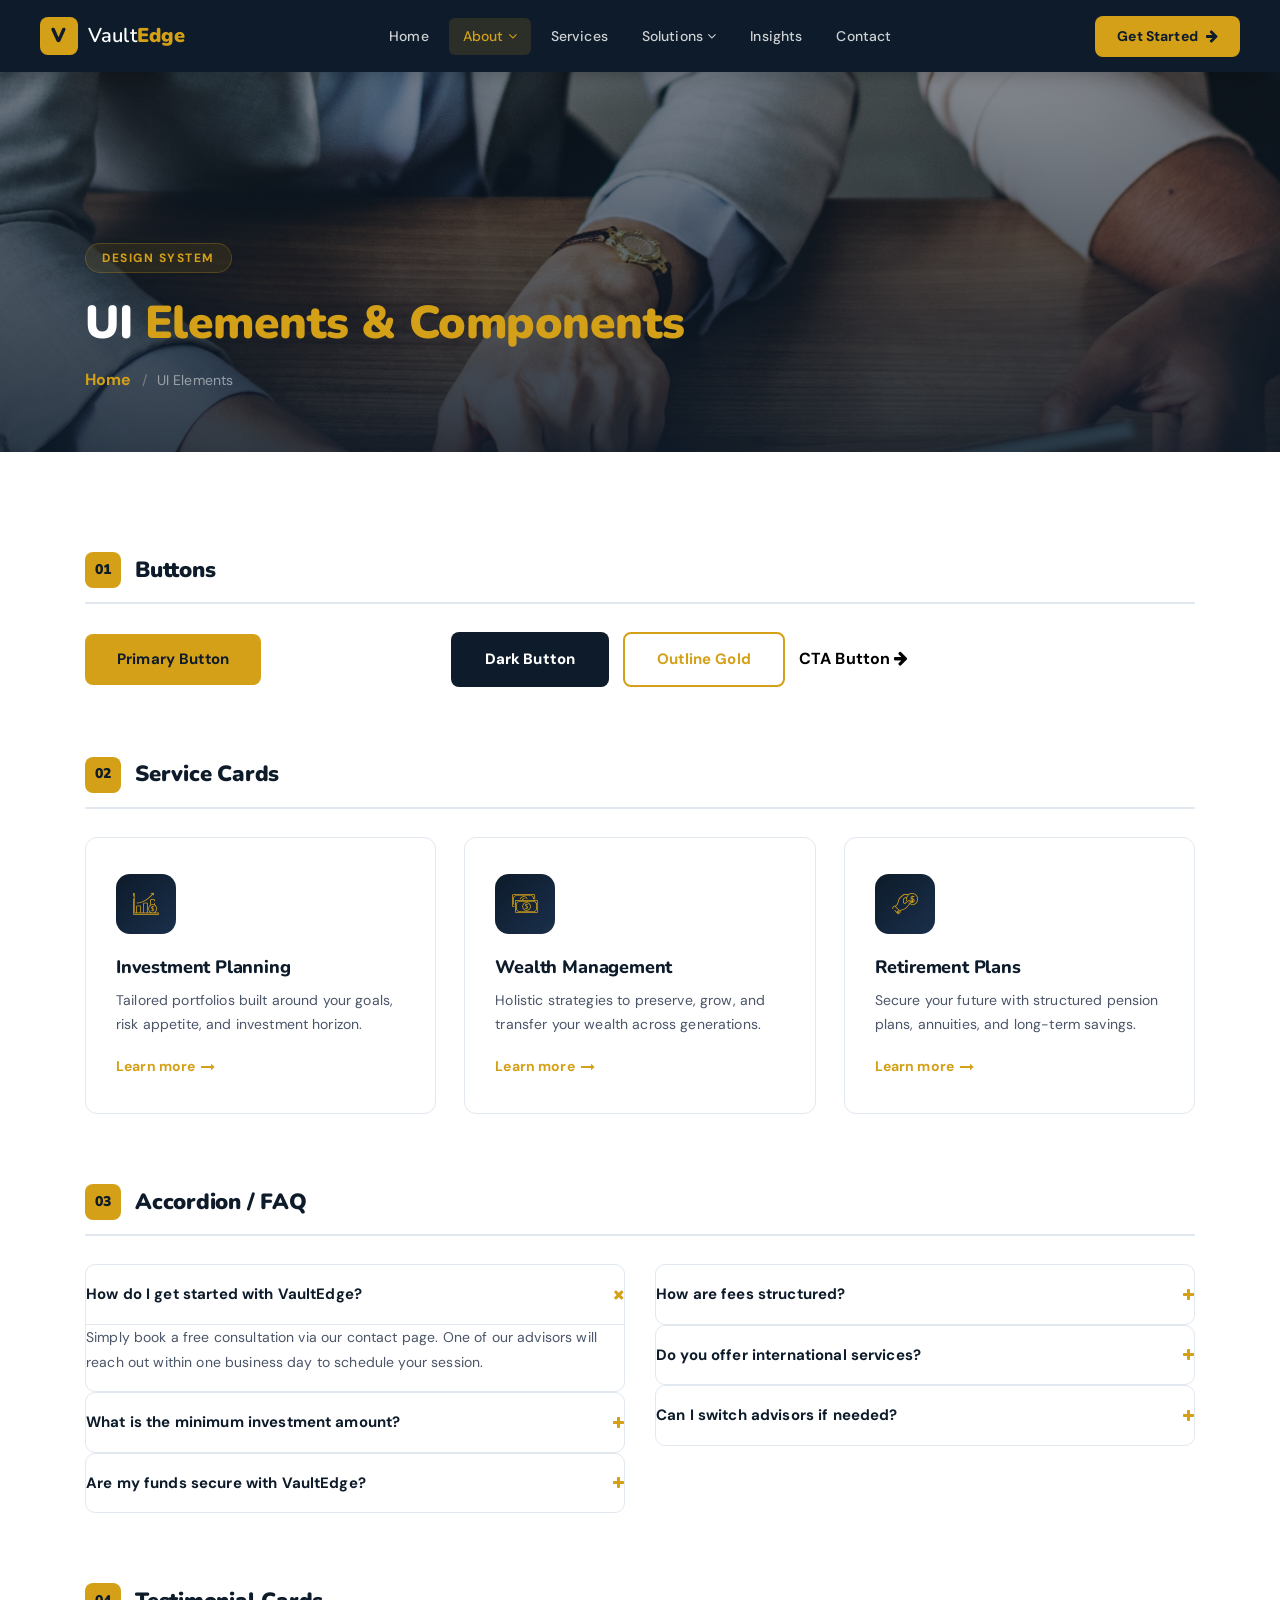
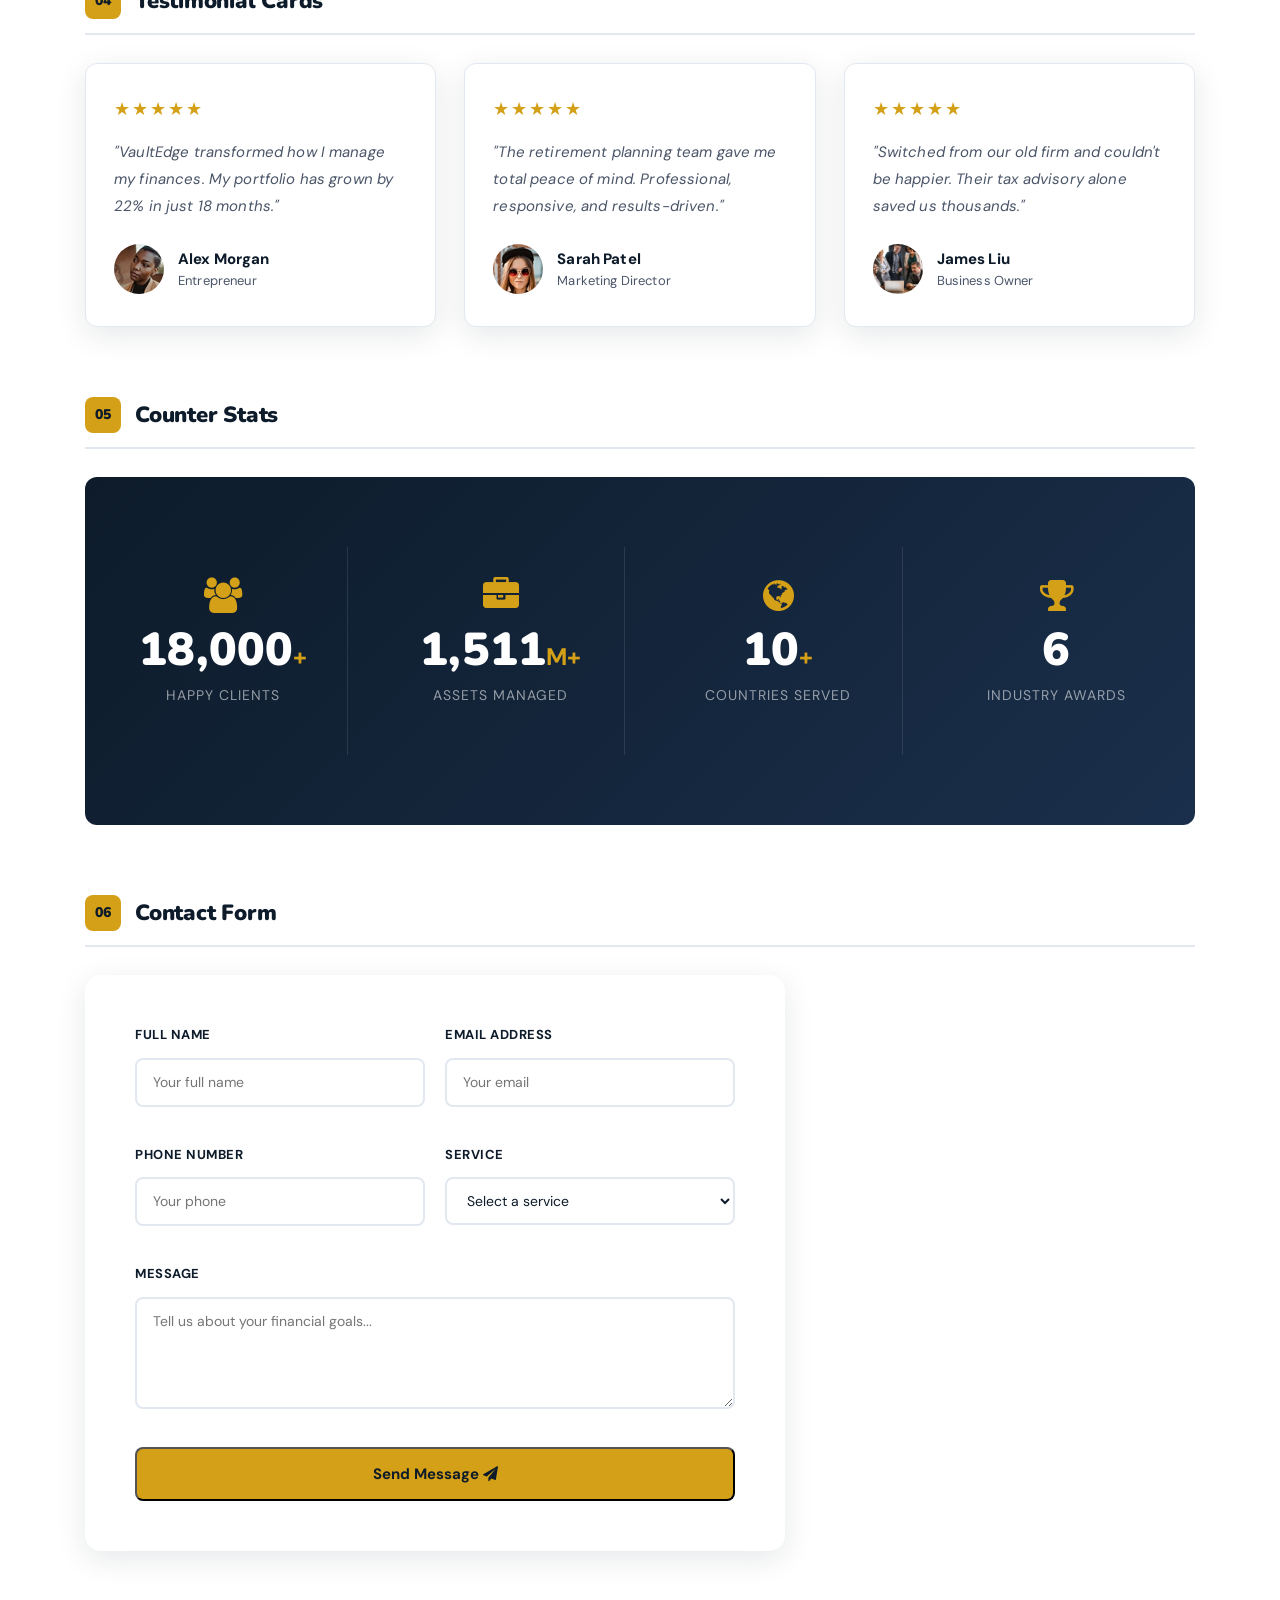
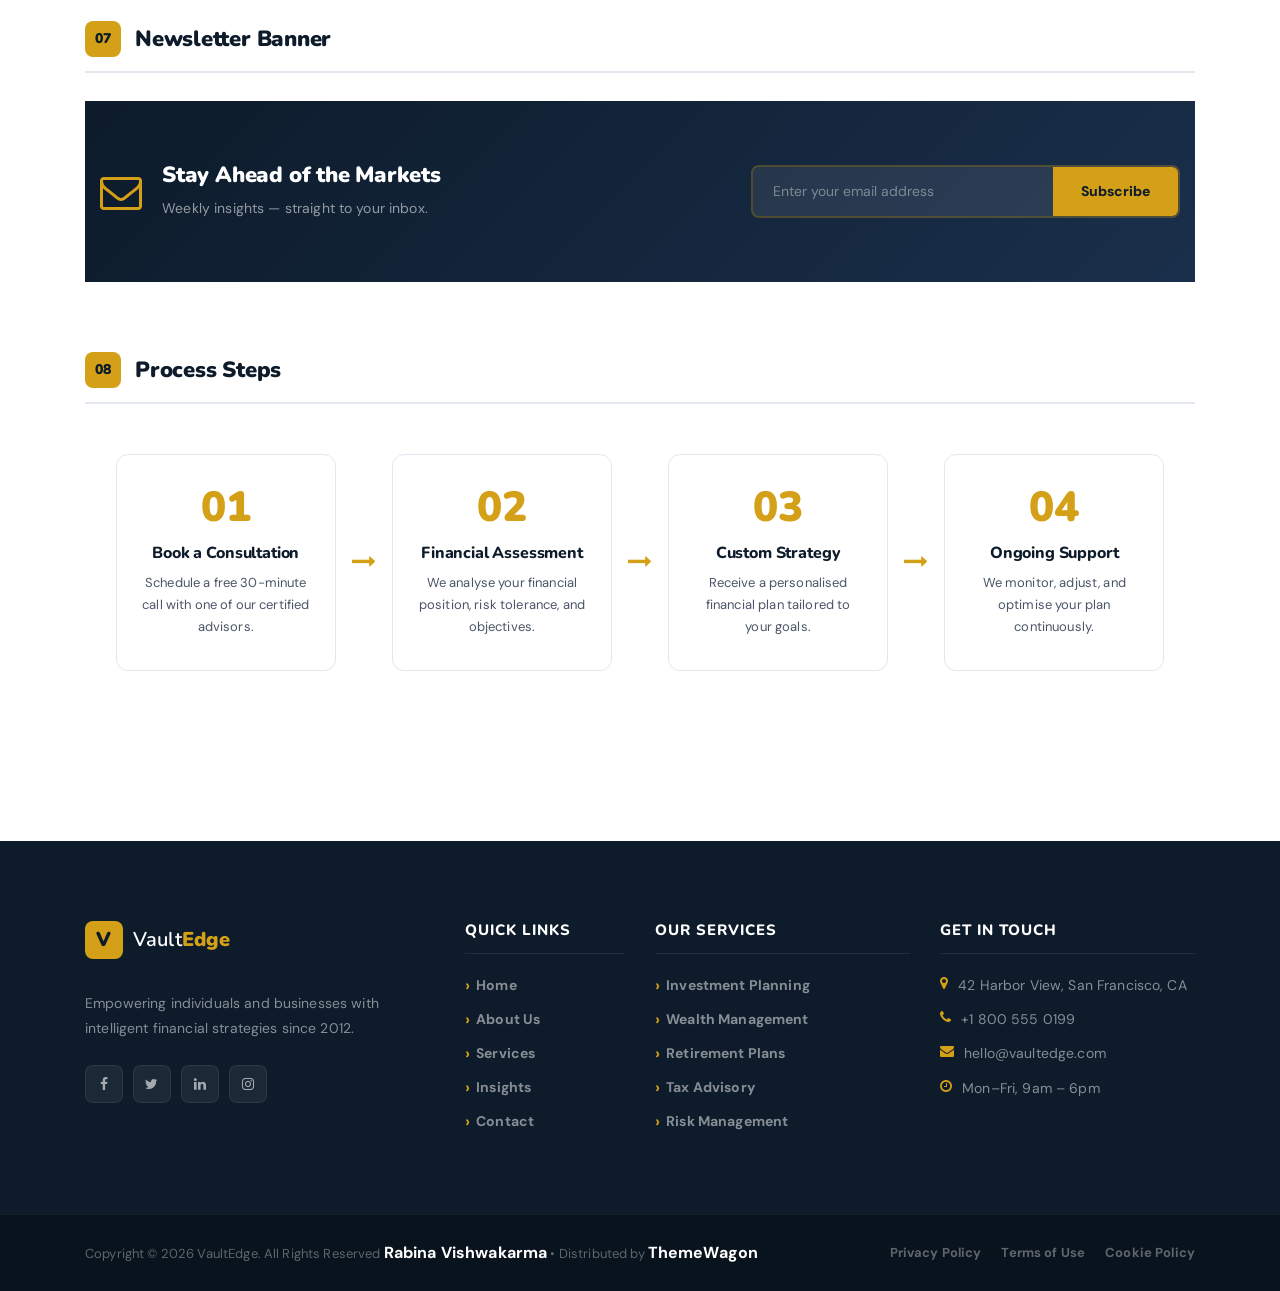
==== elements.html @ 431859eb "Add files via upload" ====
<!DOCTYPE html>
<html lang="en">
<head>
    <meta charset="UTF-8">
    <meta name="description" content="VaultEdge UI Elements — buttons, forms, accordions, tabs, alerts, cards and more.">
    <meta http-equiv="X-UA-Compatible" content="IE=edge">
    <meta name="viewport" content="width=device-width, initial-scale=1, shrink-to-fit=no">
    <title>UI Elements — VaultEdge</title>
    <link rel="icon" href="img/core-img/favicon.ico">
    <link rel="stylesheet" href="style.css">
    <link rel="stylesheet" href="css/custom-override.css">
</head>
<body>
    <div class="preloader d-flex align-items-center justify-content-center">
        <div class="lds-ellipsis"><div></div><div></div><div></div><div></div></div>
    </div>
    <header class="ve-header" id="ve-sticky">
        <div class="container-fluid ve-nav-wrap">
            <div class="ve-logo"><a href="index.html"><span class="ve-logo-icon">V</span><span class="ve-logo-text">Vault<strong>Edge</strong></span></a></div>
            <nav class="ve-nav"><ul>
                <li><a href="index.html">Home</a></li>
                <li class="has-drop"><a href="about.html" class="active">About <i class="fa fa-angle-down"></i></a>
                    <ul class="ve-dropdown"><li><a href="about.html">About Us</a></li><li><a href="services.html">Our Services</a></li><li><a href="elements.html">UI Elements</a></li></ul>
                </li>
                <li><a href="services.html">Services</a></li>
                <li class="has-drop"><a href="#">Solutions <i class="fa fa-angle-down"></i></a>
                    <ul class="ve-dropdown"><li><a href="#">Wealth Management</a></li><li><a href="#">Retirement Plans</a></li><li><a href="#">Tax Advisory</a></li><li><a href="#">Risk Analysis</a></li></ul>
                </li>
                <li><a href="post.html">Insights</a></li>
                <li><a href="contact.html">Contact</a></li>
            </ul></nav>
            <div class="ve-nav-cta"><a href="contact.html" class="ve-cta-btn">Get Started <i class="fa fa-arrow-right"></i></a></div>
            <button class="ve-toggler" id="ve-toggle"><span></span><span></span><span></span></button>
        </div>
        <div class="ve-mobile-menu" id="ve-mobile-menu"><ul>
            <li><a href="index.html">Home</a></li><li><a href="about.html">About</a></li>
            <li><a href="services.html">Services</a></li><li><a href="#">Solutions</a></li>
            <li><a href="post.html">Insights</a></li><li><a href="contact.html">Contact</a></li>
        </ul></div>
    </header>
    <section class="ve-page-hero" style="background-image:url(img/bg-img/13.jpg);">
        <div class="ve-page-hero-overlay"></div>
        <div class="container ve-page-hero-content">
            <span class="ve-section-tag">Design System</span><h1>UI <span>Elements &amp; Components</span></h1>
            <nav aria-label="breadcrumb"><ol class="ve-breadcrumb"><li><a href="index.html">Home</a></li><li class="active">UI Elements</li></ol></nav>
        </div>
    </section>

    <section class="ve-section ve-elements-section">
        <div class="container">

            <!-- BUTTONS -->
            <div class="ve-el-block">
                <h3 class="ve-el-title"><span>01</span> Buttons</h3>
                <div class="ve-el-demo">
                    <a href="#" class="ve-btn-primary">Primary Button</a>
                    <a href="#" class="ve-btn-ghost">Ghost Button</a>
                    <a href="#" class="ve-btn-white" style="background:var(--ve-dark);color:#fff;">Dark Button</a>
                    <a href="#" class="ve-btn-primary" style="background:transparent;border:2px solid var(--ve-gold);color:var(--ve-gold);">Outline Gold</a>
                    <a href="#" class="ve-cta-btn">CTA Button <i class="fa fa-arrow-right"></i></a>
                </div>
            </div>

            <!-- SERVICE CARDS -->
            <div class="ve-el-block">
                <h3 class="ve-el-title"><span>02</span> Service Cards</h3>
                <div class="ve-services-grid">
                    <div class="ve-service-card"><div class="ve-service-icon"><i class="icon-profits"></i></div><h4>Investment Planning</h4><p>Tailored portfolios built around your goals, risk appetite, and investment horizon.</p><a href="#" class="ve-card-link">Learn more <i class="fa fa-long-arrow-right"></i></a></div>
                    <div class="ve-service-card"><div class="ve-service-icon"><i class="icon-money-1"></i></div><h4>Wealth Management</h4><p>Holistic strategies to preserve, grow, and transfer your wealth across generations.</p><a href="#" class="ve-card-link">Learn more <i class="fa fa-long-arrow-right"></i></a></div>
                    <div class="ve-service-card"><div class="ve-service-icon"><i class="icon-coin"></i></div><h4>Retirement Plans</h4><p>Secure your future with structured pension plans, annuities, and long-term savings.</p><a href="#" class="ve-card-link">Learn more <i class="fa fa-long-arrow-right"></i></a></div>
                </div>
            </div>

            <!-- ACCORDION + FAQ -->
            <div class="ve-el-block">
                <h3 class="ve-el-title"><span>03</span> Accordion / FAQ</h3>
                <div class="row">
                    <div class="col-12 col-lg-6">
                        <div class="ve-faq-list">
                            <div class="ve-faq-item open"><div class="ve-faq-q"><span>How do I get started with VaultEdge?</span><i class="fa fa-plus"></i></div><div class="ve-faq-a">Simply book a free consultation via our contact page. One of our advisors will reach out within one business day to schedule your session.</div></div>
                            <div class="ve-faq-item"><div class="ve-faq-q"><span>What is the minimum investment amount?</span><i class="fa fa-plus"></i></div><div class="ve-faq-a">There is no minimum. We work with clients at all wealth levels and tailor our services accordingly.</div></div>
                            <div class="ve-faq-item"><div class="ve-faq-q"><span>Are my funds secure with VaultEdge?</span><i class="fa fa-plus"></i></div><div class="ve-faq-a">Yes. Your assets are held with SIPC-protected custodians and we use bank-grade 256-bit encryption across all platforms.</div></div>
                        </div>
                    </div>
                    <div class="col-12 col-lg-6">
                        <div class="ve-faq-list">
                            <div class="ve-faq-item"><div class="ve-faq-q"><span>How are fees structured?</span><i class="fa fa-plus"></i></div><div class="ve-faq-a">We operate on a transparent fee-only model — no commissions, no conflicts of interest.</div></div>
                            <div class="ve-faq-item"><div class="ve-faq-q"><span>Do you offer international services?</span><i class="fa fa-plus"></i></div><div class="ve-faq-a">Yes, we serve clients in 30+ countries. Our digital-first approach means we can work with anyone, anywhere.</div></div>
                            <div class="ve-faq-item"><div class="ve-faq-q"><span>Can I switch advisors if needed?</span><i class="fa fa-plus"></i></div><div class="ve-faq-a">Absolutely. Client satisfaction is our priority. If you'd prefer to work with a different advisor on our team, we make that transition seamless.</div></div>
                        </div>
                    </div>
                </div>
            </div>

            <!-- TESTIMONIAL CARDS -->
            <div class="ve-el-block">
                <h3 class="ve-el-title"><span>04</span> Testimonial Cards</h3>
                <div class="ve-testi-grid">
                    <div class="ve-testi-card"><div class="ve-testi-stars">&#9733;&#9733;&#9733;&#9733;&#9733;</div><p>"VaultEdge transformed how I manage my finances. My portfolio has grown by 22% in just 18 months."</p><div class="ve-testi-author"><div class="ve-testi-avatar bg-img" style="background-image:url(img/bg-img/32.jpg);"></div><div><strong>Alex Morgan</strong><span>Entrepreneur</span></div></div></div>
                    <div class="ve-testi-card"><div class="ve-testi-stars">&#9733;&#9733;&#9733;&#9733;&#9733;</div><p>"The retirement planning team gave me total peace of mind. Professional, responsive, and results-driven."</p><div class="ve-testi-author"><div class="ve-testi-avatar bg-img" style="background-image:url(img/bg-img/33.jpg);"></div><div><strong>Sarah Patel</strong><span>Marketing Director</span></div></div></div>
                    <div class="ve-testi-card"><div class="ve-testi-stars">&#9733;&#9733;&#9733;&#9733;&#9733;</div><p>"Switched from our old firm and couldn't be happier. Their tax advisory alone saved us thousands."</p><div class="ve-testi-author"><div class="ve-testi-avatar bg-img" style="background-image:url(img/bg-img/14.jpg);"></div><div><strong>James Liu</strong><span>Business Owner</span></div></div></div>
                </div>
            </div>

            <!-- COUNTERS -->
            <div class="ve-el-block">
                <h3 class="ve-el-title"><span>05</span> Counter Stats</h3>
                <section class="ve-counter-section" style="border-radius:var(--ve-radius);overflow:hidden;">
                    <div class="container"><div class="ve-counter-grid">
                        <div class="ve-counter-item"><i class="fa fa-users"></i><strong class="counter" data-count="50000">0</strong><span>+</span><p>Happy Clients</p></div>
                        <div class="ve-counter-item"><i class="fa fa-briefcase"></i><strong class="counter" data-count="4200">0</strong><span>M+</span><p>Assets Managed</p></div>
                        <div class="ve-counter-item"><i class="fa fa-globe"></i><strong class="counter" data-count="30">0</strong><span>+</span><p>Countries Served</p></div>
                        <div class="ve-counter-item"><i class="fa fa-trophy"></i><strong class="counter" data-count="18">0</strong><span></span><p>Industry Awards</p></div>
                    </div></div>
                </section>
            </div>

            <!-- CONTACT FORM -->
            <div class="ve-el-block">
                <h3 class="ve-el-title"><span>06</span> Contact Form</h3>
                <div class="ve-contact-form-wrap" style="max-width:700px;">
                    <form class="ve-contact-form" action="#" method="post">
                        <div class="ve-form-row">
                            <div class="ve-form-group"><label>Full Name</label><input type="text" placeholder="Your full name"></div>
                            <div class="ve-form-group"><label>Email Address</label><input type="email" placeholder="Your email"></div>
                        </div>
                        <div class="ve-form-row">
                            <div class="ve-form-group"><label>Phone Number</label><input type="tel" placeholder="Your phone"></div>
                            <div class="ve-form-group"><label>Service</label><select><option>Select a service</option><option>Investment Planning</option><option>Wealth Management</option><option>Retirement Planning</option></select></div>
                        </div>
                        <div class="ve-form-group"><label>Message</label><textarea rows="4" placeholder="Tell us about your financial goals..."></textarea></div>
                        <button type="submit" class="ve-btn-primary">Send Message <i class="fa fa-paper-plane"></i></button>
                    </form>
                </div>
            </div>

            <!-- NEWSLETTER -->
            <div class="ve-el-block">
                <h3 class="ve-el-title"><span>07</span> Newsletter Banner</h3>
    <section class="ve-newsletter-section"><div class="container"><div class="ve-newsletter-wrap">
        <div class="ve-nl-left"><i class="fa fa-envelope-o"></i><div><h3>Stay Ahead of the Markets</h3><p>Weekly insights — straight to your inbox.</p></div></div>
        <div class="ve-nl-right"><form class="ve-nl-form" action="#" method="post"><input type="email" placeholder="Enter your email address" required><button type="submit">Subscribe</button></form></div>
    </div></div></section>
            </div>

            <!-- PROCESS STEPS -->
            <div class="ve-el-block">
                <h3 class="ve-el-title"><span>08</span> Process Steps</h3>
                <div class="ve-process-grid">
                    <div class="ve-process-step"><div class="ve-process-num">01</div><h5>Book a Consultation</h5><p>Schedule a free 30-minute call with one of our certified advisors.</p></div>
                    <div class="ve-process-arrow"><i class="fa fa-long-arrow-right"></i></div>
                    <div class="ve-process-step"><div class="ve-process-num">02</div><h5>Financial Assessment</h5><p>We analyse your financial position, risk tolerance, and objectives.</p></div>
                    <div class="ve-process-arrow"><i class="fa fa-long-arrow-right"></i></div>
                    <div class="ve-process-step"><div class="ve-process-num">03</div><h5>Custom Strategy</h5><p>Receive a personalised financial plan tailored to your goals.</p></div>
                    <div class="ve-process-arrow"><i class="fa fa-long-arrow-right"></i></div>
                    <div class="ve-process-step"><div class="ve-process-num">04</div><h5>Ongoing Support</h5><p>We monitor, adjust, and optimise your plan continuously.</p></div>
                </div>
            </div>

        </div>
    </section>
    <footer class="ve-footer"><div class="container"><div class="row">
        <div class="col-12 col-sm-6 col-lg-4 mb-50"><div class="ve-footer-brand">
            <a href="index.html" class="ve-footer-logo"><span class="ve-logo-icon">V</span><span class="ve-logo-text">Vault<strong>Edge</strong></span></a>
            <p>Empowering individuals and businesses with intelligent financial strategies since 2012.</p>
            <div class="ve-social"><a href="#"><i class="fa fa-facebook"></i></a><a href="#"><i class="fa fa-twitter"></i></a><a href="#"><i class="fa fa-linkedin"></i></a><a href="#"><i class="fa fa-instagram"></i></a></div>
        </div></div>
        <div class="col-12 col-sm-6 col-lg-2 mb-50"><h5 class="ve-footer-title">Quick Links</h5>
            <ul class="ve-footer-links"><li><a href="index.html">Home</a></li><li><a href="about.html">About Us</a></li><li><a href="services.html">Services</a></li><li><a href="post.html">Insights</a></li><li><a href="contact.html">Contact</a></li></ul>
        </div>
        <div class="col-12 col-sm-6 col-lg-3 mb-50"><h5 class="ve-footer-title">Our Services</h5>
            <ul class="ve-footer-links"><li><a href="#">Investment Planning</a></li><li><a href="#">Wealth Management</a></li><li><a href="#">Retirement Plans</a></li><li><a href="#">Tax Advisory</a></li><li><a href="#">Risk Management</a></li></ul>
        </div>
        <div class="col-12 col-sm-6 col-lg-3 mb-50"><h5 class="ve-footer-title">Get In Touch</h5>
            <ul class="ve-footer-contact"><li><i class="fa fa-map-marker"></i> 42 Harbor View, San Francisco, CA</li><li><i class="fa fa-phone"></i> +1 800 555 0199</li><li><i class="fa fa-envelope"></i> hello@vaultedge.com</li><li><i class="fa fa-clock-o"></i> Mon–Fri, 9am – 6pm</li></ul>
        </div>
    </div></div>
    <div class="ve-footer-bottom"><div class="container"><div class="ve-footer-bottom-inner">
        <p>Copyright &copy; <script>document.write(new Date().getFullYear());</script> VaultEdge. All Rights Reserved <a href="https://github.com/Rabina-Vishwakarma/" class="text-white" target="_blank">Rabina Vishwakarma</a> • Distributed by <a href="https://themewagon.com" class="text-white" target="_blank">ThemeWagon</a></p>
        <ul><li><a href="#">Privacy Policy</a></li><li><a href="#">Terms of Use</a></li><li><a href="#">Cookie Policy</a></li></ul>
    </div></div></div></footer>
    <script src="js/jquery/jquery-2.2.4.min.js"></script>
    <script src="js/bootstrap/popper.min.js"></script>
    <script src="js/bootstrap/bootstrap.min.js"></script>
    <script src="js/plugins/plugins.js"></script>
    <script src="js/active.js"></script>
    <script src="js/vaultedge.js"></script>
</body></html>
---- style.css ----
/* [Core Stylesheet - 1.0] */
/* :: 1.0 Import Fonts */
@import url("https://fonts.googleapis.com/css2?family=Raleway:wght@300;400;500;600;700&family=Source+Sans+3:wght@300;400;600;700&display=swap");
/* :: 2.0 Import All CSS */
@import url(css/bootstrap.min.css);
@import url(css/classy-nav.css);
@import url(css/owl.carousel.min.css);
@import url(css/animate.css);
@import url(css/font-awesome.min.css);
@import url(css/credit-icon.css);
/* :: 3.0 Base CSS */
* {
  margin: 0;
  padding: 0; }

body {
  font-family: "Source Sans 3", sans-serif;
  font-size: 14px; }

h1,
h2,
h3,
h4,
h5,
h6 {
  font-family: "Raleway", sans-serif;
  color: #000000;
  line-height: 1.3;
  font-weight: 700; }

p {
  color: #838383;
  font-size: 15px;
  line-height: 2;
  font-weight: 400; }

a,
a:hover,
a:focus {
  -webkit-transition-duration: 500ms;
  transition-duration: 500ms;
  text-decoration: none;
  outline: 0 solid transparent;
  color: #000000;
  font-weight: 700;
  font-size: 16px; }

ul,
ol {
  margin: 0; }
  ul li,
  ol li {
    list-style: none; }

img {
  height: auto;
  max-width: 100%; }

/* :: 3.1.0 Spacing */
.mt-15 {
  margin-top: 15px !important; }

.mt-30 {
  margin-top: 30px !important; }

.mt-50 {
  margin-top: 50px !important; }

.mt-70 {
  margin-top: 70px !important; }

.mt-100 {
  margin-top: 100px !important; }

.mb-15 {
  margin-bottom: 15px !important; }

.mb-30 {
  margin-bottom: 30px !important; }

.mb-50 {
  margin-bottom: 50px !important; }

.mb-70 {
  margin-bottom: 70px !important; }

.mb-100 {
  margin-bottom: 100px !important; }

.ml-15 {
  margin-left: 15px !important; }

.ml-30 {
  margin-left: 30px !important; }

.ml-50 {
  margin-left: 50px !important; }

.mr-15 {
  margin-right: 15px !important; }

.mr-30 {
  margin-right: 30px !important; }

.mr-50 {
  margin-right: 50px !important; }

/* :: 3.2.0 Height */
.height-400 {
  height: 400px !important; }

.height-500 {
  height: 500px !important; }

.height-600 {
  height: 600px !important; }

.height-700 {
  height: 700px !important; }

.height-800 {
  height: 800px !important; }

/* :: 3.3.0 Section Padding */
.section-padding-100 {
  padding-top: 100px;
  padding-bottom: 100px; }

.section-padding-100-0 {
  padding-top: 100px;
  padding-bottom: 0; }

.section-padding-0-100 {
  padding-top: 0;
  padding-bottom: 100px; }

.section-padding-100-70 {
  padding-top: 100px;
  padding-bottom: 70px; }

/* :: 3.4.0 Preloader */
.preloader {
  background-color: #1b3a6b;
  width: 100%;
  height: 100%;
  position: fixed;
  top: 0;
  left: 0;
  right: 0;
  z-index: 99999; }
  .preloader .lds-ellipsis {
    display: inline-block;
    position: relative;
    width: 64px;
    height: 64px; }
    .preloader .lds-ellipsis div {
      position: absolute;
      top: 27px;
      width: 11px;
      height: 11px;
      border-radius: 50%;
      background: #0e9c7f;
      animation-timing-function: cubic-bezier(0, 1, 1, 0); }
      .preloader .lds-ellipsis div:nth-child(1) {
        left: 6px;
        -webkit-animation: lds-ellipsis1 0.6s infinite;
        animation: lds-ellipsis1 0.6s infinite; }
      .preloader .lds-ellipsis div:nth-child(2) {
        left: 6px;
        -webkit-animation: lds-ellipsis2 0.6s infinite;
        animation: lds-ellipsis2 0.6s infinite; }
      .preloader .lds-ellipsis div:nth-child(3) {
        left: 26px;
        -webkit-animation: lds-ellipsis2 0.6s infinite;
        animation: lds-ellipsis2 0.6s infinite; }
      .preloader .lds-ellipsis div:nth-child(4) {
        left: 45px;
        -webkit-animation: lds-ellipsis3 0.6s infinite;
        animation: lds-ellipsis3 0.6s infinite; }

@-webkit-keyframes lds-ellipsis1 {
  0% {
    -webkit-transform: scale(0);
    transform: scale(0); }
  100% {
    -webkit-transform: scale(1);
    transform: scale(1); } }
@keyframes lds-ellipsis1 {
  0% {
    -webkit-transform: scale(0);
    transform: scale(0); }
  100% {
    -webkit-transform: scale(1);
    transform: scale(1); } }
@-webkit-keyframes lds-ellipsis3 {
  0% {
    -webkit-transform: scale(1);
    transform: scale(1); }
  100% {
    -webkit-transform: scale(0);
    transform: scale(0); } }
@keyframes lds-ellipsis3 {
  0% {
    -webkit-transform: scale(1);
    transform: scale(1); }
  100% {
    -webkit-transform: scale(0);
    transform: scale(0); } }
@-webkit-keyframes lds-ellipsis2 {
  0% {
    -webkit-transform: translate(0, 0);
    transform: translate(0, 0); }
  100% {
    -webkit-transform: translate(19px, 0);
    transform: translate(19px, 0); } }
@keyframes lds-ellipsis2 {
  0% {
    -webkit-transform: translate(0, 0);
    transform: translate(0, 0); }
  100% {
    -webkit-transform: translate(19px, 0);
    transform: translate(19px, 0); } }
/* :: 3.5.0 Miscellaneous */
.jarallax {
  position: relative;
  z-index: 0; }

.jarallax > .jarallax-img {
  position: absolute;
  object-fit: cover;
  font-family: 'object-fit: cover;';
  top: 0;
  left: 0;
  width: 100%;
  height: 100%;
  z-index: -1; }

.section-heading {
  position: relative;
  z-index: 1;
  margin-bottom: 30px; }
  .section-heading .line {
    width: 25px;
    height: 5px;
    border-radius: 3px;
    background-color: #0e9c7f;
    margin-bottom: 20px; }
  .section-heading p {
    font-size: 12px;
    margin-bottom: 0;
    letter-spacing: 2px;
    color: #a5a5a5;
    text-transform: uppercase; }
  .section-heading h2 {
    font-size: 36px;
    color: #212121;
    font-weight: 700;
    margin-bottom: 0; }
    @media only screen and (min-width: 992px) and (max-width: 1199px) {
      .section-heading h2 {
        font-size: 28px; } }
    @media only screen and (min-width: 768px) and (max-width: 991px) {
      .section-heading h2 {
        font-size: 24px; } }
    @media only screen and (max-width: 767px) {
      .section-heading h2 {
        font-size: 24px; } }
  .section-heading.white .line {
    background-color: #ffffff; }
  .section-heading.white p,
  .section-heading.white h2 {
    color: #ffffff; }
  .section-heading.text-center .line {
    margin-left: auto;
    margin-right: auto; }

.box-shadow {
  position: relative;
  z-index: 1; }
  .box-shadow:hover {
    box-shadow: 0 0 24px rgba(0, 0, 0, 0.2); }

.tooltip-inner {
  background-color: #0e9c7f;
  box-shadow: 0 0 24px rgba(0, 0, 0, 0.2); }

.tooltip .arrow::before {
  border-bottom-color: #0e9c7f; }

.bg-img {
  background-position: center center;
  background-size: cover;
  background-repeat: no-repeat; }

.bg-white {
  background-color: #ffffff !important; }

.bg-dark {
  background-color: #000000 !important; }

.bg-transparent {
  background-color: transparent !important; }

.bg-gray {
  background-color: #f5f7fa; }

.font-bold {
  font-weight: 700; }

.font-light {
  font-weight: 300; }

.bg-overlay {
  position: relative;
  z-index: 2;
  background-position: center center;
  background-size: cover; }
  .bg-overlay::after {
    background-color: rgba(0, 0, 0, 0.61);
    position: absolute;
    z-index: -1;
    top: 0;
    left: 0;
    width: 100%;
    height: 100%;
    content: ""; }

.bg-fixed {
  background-attachment: fixed !important; }

/* :: 3.6.0 ScrollUp */
#scrollUp {
  background-color: #1b3a6b;
  border-radius: 5px 0 0 5px;
  bottom: 70px;
  color: #ffffff;
  font-size: 10px;
  padding: 12px 0;
  height: 60px;
  line-height: 1.5;
  right: 0;
  text-align: center;
  width: 35px;
  -webkit-transition-duration: 500ms;
  transition-duration: 500ms;
  font-weight: 700;
  box-shadow: 0 1px 5px 2px rgba(0, 0, 0, 0.15);
  text-transform: uppercase; }
  #scrollUp i {
    font-size: 18px;
    display: block; }
  #scrollUp:hover {
    background-color: #0e9c7f;
    color: #ffffff; }

/* :: 3.7.0 Credit Button */
.credit-btn {
  -webkit-transition-duration: 500ms;
  transition-duration: 500ms;
  background-color: #0e9c7f;
  position: relative;
  z-index: 1;
  display: inline-block;
  min-width: 175px;
  height: 48px;
  color: #ffffff;
  border-radius: 5px;
  padding: 0 30px;
  font-size: 14px;
  line-height: 48px;
  font-weight: 700;
  text-transform: uppercase; }
  .credit-btn:hover, .credit-btn:focus {
    font-size: 14px;
    font-weight: 700;
    background-color: #1b3a6b;
    color: #ffffff; }
  .credit-btn.btn-2 {
    background-color: #1b3a6b;
    color: #ffffff; }
    .credit-btn.btn-2:hover, .credit-btn.btn-2:focus {
      background-color: #0e9c7f;
      color: #ffffff; }
  .credit-btn.btn-3 {
    background-color: transparent;
    color: #1b3a6b;
    border: 2px solid #1b3a6b;
    line-height: 44px; }
    .credit-btn.btn-3:hover, .credit-btn.btn-3:focus {
      border: 2px solid #1b3a6b;
      background-color: #1b3a6b;
      color: #ffffff; }

/* :: 4.0 Header Area CSS */
.header-area {
  position: relative;
  z-index: 1000;
  width: 100%; }
  .header-area .top-header-area {
    position: relative;
    z-index: 1;
    width: 100%;
    height: 80px;
    background-color: #eef1f7; }
    .header-area .top-header-area .top-contact-info {
      position: relative;
      z-index: 1; }
      .header-area .top-header-area .top-contact-info a {
        display: inline-block;
        color: #838383;
        font-size: 14px;
        margin-bottom: 0;
        display: -webkit-box;
        display: -ms-flexbox;
        display: flex;
        -webkit-box-align: center;
        -ms-flex-align: center;
        -ms-grid-row-align: center;
        align-items: center;
        font-weight: 600; }
        .header-area .top-header-area .top-contact-info a img {
          margin-right: 10px; }
        @media only screen and (max-width: 767px) {
          .header-area .top-header-area .top-contact-info a span {
            display: none; } }
        .header-area .top-header-area .top-contact-info a:first-child {
          margin-right: 30px; }
        .header-area .top-header-area .top-contact-info a:hover, .header-area .top-header-area .top-contact-info a:focus {
          color: #1b3a6b; }
        @media only screen and (min-width: 768px) and (max-width: 991px) {
          .header-area .top-header-area .top-contact-info a {
            font-size: 13px; } }
  .header-area .credit-main-menu {
    position: relative;
    width: 100%;
    z-index: 1;
    background-color: #0e9c7f; }
    .header-area .credit-main-menu::after {
      width: 50%;
      height: 100%;
      background-color: #1b3a6b;
      position: absolute;
      top: 0;
      left: 0;
      content: '';
      z-index: 1; }
    .header-area .credit-main-menu .classy-nav-container {
      background-color: transparent; }
    .header-area .credit-main-menu .classy-navbar {
      height: 85px;
      padding: 0;
      background-color: #1b3a6b; }
      @media only screen and (max-width: 767px) {
        .header-area .credit-main-menu .classy-navbar {
          height: 70px; } }
      .header-area .credit-main-menu .classy-navbar .classynav ul li a {
        font-weight: 600;
        text-transform: capitalize;
        font-size: 15px;
        padding: 0 15px;
        color: #ffffff; }
        .header-area .credit-main-menu .classy-navbar .classynav ul li a:hover, .header-area .credit-main-menu .classy-navbar .classynav ul li a:focus {
          color: #0e9c7f; }
        @media only screen and (min-width: 992px) and (max-width: 1199px) {
          .header-area .credit-main-menu .classy-navbar .classynav ul li a {
            font-size: 14px; } }
        @media only screen and (min-width: 768px) and (max-width: 991px) {
          .header-area .credit-main-menu .classy-navbar .classynav ul li a {
            color: #1b3a6b; } }
        @media only screen and (max-width: 767px) {
          .header-area .credit-main-menu .classy-navbar .classynav ul li a {
            color: #1b3a6b; } }
      .header-area .credit-main-menu .classy-navbar .classynav > ul > li:first-child a {
        padding-left: 0; }
        @media only screen and (min-width: 768px) and (max-width: 991px) {
          .header-area .credit-main-menu .classy-navbar .classynav > ul > li:first-child a {
            padding-left: 15px; } }
        @media only screen and (max-width: 767px) {
          .header-area .credit-main-menu .classy-navbar .classynav > ul > li:first-child a {
            padding-left: 15px; } }
      .header-area .credit-main-menu .classy-navbar .classynav ul li.megamenu-item > a::after,
      .header-area .credit-main-menu .classy-navbar .classynav ul li.has-down > a::after {
        color: #ffffff; }
        @media only screen and (min-width: 768px) and (max-width: 991px) {
          .header-area .credit-main-menu .classy-navbar .classynav ul li.megamenu-item > a::after,
          .header-area .credit-main-menu .classy-navbar .classynav ul li.has-down > a::after {
            color: #1b3a6b; } }
        @media only screen and (max-width: 767px) {
          .header-area .credit-main-menu .classy-navbar .classynav ul li.megamenu-item > a::after,
          .header-area .credit-main-menu .classy-navbar .classynav ul li.has-down > a::after {
            color: #1b3a6b; } }
      .header-area .credit-main-menu .classy-navbar .classynav ul li ul li a {
        color: #1b3a6b;
        font-size: 14px; }
      .header-area .credit-main-menu .classy-navbar .contact {
        position: relative;
        z-index: 1;
        padding-left: 50px;
        height: 100%;
        overflow-y: hidden;
        overflow-x: hidden; }
        .header-area .credit-main-menu .classy-navbar .contact::before {
          width: 100%;
          height: 200%;
          content: '';
          position: absolute;
          top: 42%;
          left: 0;
          z-index: -1;
          background-color: #0e9c7f;
          -webkit-transform: rotate(30deg);
          transform: rotate(30deg); }
        .header-area .credit-main-menu .classy-navbar .contact::after {
          width: 1000%;
          height: 100%;
          content: '';
          position: absolute;
          top: 0;
          left: 62px;
          z-index: -1;
          background-color: #0e9c7f; }
        .header-area .credit-main-menu .classy-navbar .contact a {
          display: inline-block;
          font-size: 24px;
          color: #1b3a6b;
          font-weight: 700;
          line-height: 85px; }
          .header-area .credit-main-menu .classy-navbar .contact a:hover {
            color: #ffffff; }
          @media only screen and (min-width: 992px) and (max-width: 1199px) {
            .header-area .credit-main-menu .classy-navbar .contact a {
              font-size: 20px; } }
          @media only screen and (min-width: 768px) and (max-width: 991px) {
            .header-area .credit-main-menu .classy-navbar .contact a {
              font-size: 18px; } }
          @media only screen and (max-width: 767px) {
            .header-area .credit-main-menu .classy-navbar .contact a {
              font-size: 14px;
              line-height: 70px; } }
  .header-area .is-sticky .credit-main-menu {
    box-shadow: 0 7px 40px 0 rgba(0, 0, 0, 0.3); }

/* :: 5.0 Hero Area CSS */
.hero-area {
  position: relative;
  z-index: 1; }
  .hero-area .owl-dots {
    display: -webkit-box;
    display: -ms-flexbox;
    display: flex;
    -webkit-box-pack: center;
    -ms-flex-pack: center;
    justify-content: center;
    position: absolute;
    width: 100%;
    z-index: 100;
    bottom: 30px;
    left: 0;
    right: 0; }
    .hero-area .owl-dots .owl-dot {
      width: 8px;
      height: 8px;
      background-color: #d2d2d2;
      border-radius: 50%;
      margin: 0 6px; }
      .hero-area .owl-dots .owl-dot.active {
        background-color: #0e9c7f; }
  .hero-area .owl-prev,
  .hero-area .owl-next {
    position: absolute;
    width: 46px;
    height: 46px;
    border-radius: 50%;
    top: 50%;
    margin-top: -23px;
    font-size: 18px;
    color: #ffffff;
    background-color: #1b3a6b;
    left: 20px;
    text-align: center;
    -webkit-transition-duration: 500ms;
    transition-duration: 500ms;
    line-height: 46px;
    opacity: 0;
    visibility: hidden; }
    @media only screen and (max-width: 767px) {
      .hero-area .owl-prev,
      .hero-area .owl-next {
        left: 10px; } }
    .hero-area .owl-prev:hover,
    .hero-area .owl-next:hover {
      background-color: #0e9c7f;
      color: #ffffff; }
  .hero-area .owl-next {
    left: auto;
    right: 20px; }
    @media only screen and (max-width: 767px) {
      .hero-area .owl-next {
        right: 10px; } }
  .hero-area:hover .owl-next,
  .hero-area:hover .owl-prev {
    opacity: 1;
    visibility: visible; }

.single-slide {
  position: relative;
  z-index: 99;
  width: 100%;
  height: 760px;
  background-color: #ffffff;
  overflow: hidden; }
  @media only screen and (min-width: 992px) and (max-width: 1199px) {
    .single-slide {
      height: 600px; } }
  @media only screen and (min-width: 768px) and (max-width: 991px) {
    .single-slide {
      height: 600px; } }
  @media only screen and (max-width: 767px) {
    .single-slide {
      height: 600px; } }
  .single-slide .slide-bg-img {
    position: absolute;
    width: 100%;
    height: 100%;
    z-index: -12;
    top: 0;
    left: 0;
    right: 0;
    bottom: 0;
    -webkit-animation: slide-bg linear 10000ms infinite;
    animation: slide-bg linear 10000ms infinite; }
  .single-slide .slide-du-indicator {
    position: absolute;
    z-index: 10;
    width: 0;
    height: 2px;
    background-color: #0e9c7f;
    left: 0;
    bottom: 0;
    -webkit-animation: slide-du-indicator linear 10000ms infinite;
    animation: slide-du-indicator linear 10000ms infinite; }
  .single-slide .welcome-text {
    position: relative;
    z-index: 1; }
    .single-slide .welcome-text h6 {
      font-size: 18px;
      font-weight: 400;
      color: #ffffff;
      margin-bottom: 15px; }
    .single-slide .welcome-text h2 {
      font-size: 70px;
      color: #ffffff;
      font-weight: 600;
      margin-bottom: 10px;
      text-transform: uppercase; }
      .single-slide .welcome-text h2 span {
        color: #0e9c7f; }
      @media only screen and (min-width: 992px) and (max-width: 1199px) {
        .single-slide .welcome-text h2 {
          font-size: 48px; } }
      @media only screen and (min-width: 768px) and (max-width: 991px) {
        .single-slide .welcome-text h2 {
          font-size: 42px; } }
      @media only screen and (max-width: 767px) {
        .single-slide .welcome-text h2 {
          font-size: 24px; } }
    .single-slide .welcome-text p {
      font-size: 16px;
      color: #ffffff; }

@-webkit-keyframes slide-du-indicator {
  0% {
    width: 0; }
  100% {
    width: 100%; } }
@keyframes slide-du-indicator {
  0% {
    width: 0; }
  100% {
    width: 100%; } }
@-webkit-keyframes slide-bg {
  0% {
    -webkit-transform: scale(1.3);
    transform: scale(1.3); }
  100% {
    -webkit-transform: scale(1);
    transform: scale(1); } }
@keyframes slide-bg {
  0% {
    -webkit-transform: scale(1.3);
    transform: scale(1.3); }
  100% {
    -webkit-transform: scale(1);
    transform: scale(1); } }
/* :: 6.0 Features Area CSS */
.single-features-area {
  position: relative;
  z-index: 1; }
  .single-features-area h6 {
    font-size: 18px;
    color: #6e6e6e;
    margin-bottom: 0;
    font-family: "Source Sans 3", sans-serif;
    font-weight: 600;
    line-height: 1.8; }
  .single-features-area img {
    margin-bottom: 15px; }
  .single-features-area h5 {
    font-size: 18px;
    margin-bottom: 0;
    -webkit-transition-duration: 500ms;
    transition-duration: 500ms; }
    @media only screen and (min-width: 992px) and (max-width: 1199px) {
      .single-features-area h5 {
        font-size: 15px; } }
  .single-features-area:hover h5 {
    color: #0e9c7f; }

/* :: 7.0 Special Feature CSS */
.special-feature-area {
  position: relative;
  z-index: 1; }
  .special-feature-area .special-feature-content {
    -webkit-box-flex: 0;
    -ms-flex: 0 0 50%;
    flex: 0 0 50%;
    max-width: 50%;
    width: 50%;
    background-color: #0e9c7f; }
    @media only screen and (max-width: 767px) {
      .special-feature-area .special-feature-content {
        -webkit-box-flex: 0;
        -ms-flex: 0 0 100%;
        flex: 0 0 100%;
        max-width: 100%;
        width: 100%; } }
    .special-feature-area .special-feature-content .feature-text {
      position: relative;
      z-index: 1;
      max-width: 555px;
      margin-left: auto;
      padding-right: 70px; }
      .special-feature-area .special-feature-content .feature-text h6 {
        color: #ffffff;
        line-height: 1.7;
        margin-bottom: 50px;
        font-weight: 600; }
        @media only screen and (min-width: 768px) and (max-width: 991px) {
          .special-feature-area .special-feature-content .feature-text h6 {
            font-size: 14px; } }
        @media only screen and (max-width: 767px) {
          .special-feature-area .special-feature-content .feature-text h6 {
            font-size: 14px; } }
      @media only screen and (min-width: 992px) and (max-width: 1199px) {
        .special-feature-area .special-feature-content .feature-text {
          max-width: 465px;
          padding-right: 40px; } }
      @media only screen and (min-width: 768px) and (max-width: 991px) {
        .special-feature-area .special-feature-content .feature-text {
          max-width: 350px;
          padding-right: 20px; } }
      @media only screen and (max-width: 767px) {
        .special-feature-area .special-feature-content .feature-text {
          max-width: 100%;
          padding-right: 15px;
          padding-left: 15px; } }
  .special-feature-area .special-feature-thumbnail {
    -webkit-box-flex: 0;
    -ms-flex: 0 0 50%;
    flex: 0 0 50%;
    max-width: 50%;
    width: 50%; }
    @media only screen and (max-width: 767px) {
      .special-feature-area .special-feature-thumbnail {
        -webkit-box-flex: 0;
        -ms-flex: 0 0 100%;
        flex: 0 0 100%;
        max-width: 100%;
        width: 100%;
        height: 250px; } }
  .special-feature-area.style-2 .special-feature-content {
    background-color: #1b3a6b; }
    .special-feature-area.style-2 .special-feature-content .feature-text {
      margin-left: 0;
      margin-right: auto;
      padding-right: 0;
      padding-left: 70px; }
      @media only screen and (min-width: 992px) and (max-width: 1199px) {
        .special-feature-area.style-2 .special-feature-content .feature-text {
          padding-left: 40px; } }
      @media only screen and (min-width: 768px) and (max-width: 991px) {
        .special-feature-area.style-2 .special-feature-content .feature-text {
          padding-left: 20px; } }
      @media only screen and (max-width: 767px) {
        .special-feature-area.style-2 .special-feature-content .feature-text {
          padding-left: 15px;
          padding-right: 15px; } }

/* :: 8.0 CTA Area CSS */
.cta-area {
  position: relative;
  z-index: 1; }
  .cta-area .cta-thumbnail {
    -webkit-box-flex: 0;
    -ms-flex: 0 0 50%;
    flex: 0 0 50%;
    max-width: 50%;
    width: 50%; }
    @media only screen and (min-width: 768px) and (max-width: 991px) {
      .cta-area .cta-thumbnail {
        -webkit-box-flex: 0;
        -ms-flex: 0 0 100%;
        flex: 0 0 100%;
        max-width: 100%;
        width: 100%;
        height: 400px; } }
    @media only screen and (max-width: 767px) {
      .cta-area .cta-thumbnail {
        -webkit-box-flex: 0;
        -ms-flex: 0 0 100%;
        flex: 0 0 100%;
        max-width: 100%;
        width: 100%;
        height: 280px; } }
  .cta-area .cta-content {
    position: relative;
    z-index: 1;
    padding: 100px 5%;
    -webkit-box-flex: 0;
    -ms-flex: 0 0 50%;
    flex: 0 0 50%;
    max-width: 50%;
    width: 50%;
    background-color: #0e9c7f; }
    @media only screen and (min-width: 768px) and (max-width: 991px) {
      .cta-area .cta-content {
        -webkit-box-flex: 0;
        -ms-flex: 0 0 100%;
        flex: 0 0 100%;
        max-width: 100%;
        width: 100%; } }
    @media only screen and (max-width: 767px) {
      .cta-area .cta-content {
        -webkit-box-flex: 0;
        -ms-flex: 0 0 100%;
        flex: 0 0 100%;
        max-width: 100%;
        width: 100%; } }
    .cta-area .cta-content h6 {
      color: #ffffff;
      font-weight: 600;
      font-family: "Source Sans 3", sans-serif;
      line-height: 1.8; }
    .cta-area .cta-content .single-skils-area .skills-text span {
      color: #ffffff;
      font-size: 18px;
      font-weight: 700; }
    .cta-area .cta-content .single-skils-area p {
      margin-bottom: 0;
      font-family: "Source Sans 3", sans-serif;
      letter-spacing: 2px;
      color: #ffffff;
      text-transform: uppercase; }

.cta-2-area {
  position: relative;
  z-index: 1;
  background-color: #1b3a6b;
  padding-top: 50px; }
  .cta-2-area .cta-content .cta-text {
    position: relative;
    z-index: 1;
    margin-bottom: 50px; }
    .cta-2-area .cta-content .cta-text h4 {
      color: #ffffff;
      font-family: "Source Sans 3", sans-serif;
      margin-bottom: 0;
      font-weight: 600; }
      @media only screen and (min-width: 768px) and (max-width: 991px) {
        .cta-2-area .cta-content .cta-text h4 {
          font-size: 18px; } }
    .cta-2-area .cta-content .cta-text p {
      color: #ffffff;
      font-size: 14px;
      margin-bottom: 0; }
    @media only screen and (max-width: 767px) {
      .cta-2-area .cta-content .cta-text {
        -webkit-box-flex: 0;
        -ms-flex: 0 0 100%;
        flex: 0 0 100%;
        max-width: 100%;
        width: 100%; } }
  .cta-2-area .cta-content .cta-btn {
    position: relative;
    z-index: 1;
    margin-bottom: 50px; }
    @media only screen and (max-width: 767px) {
      .cta-2-area .cta-content .cta-btn {
        -webkit-box-flex: 0;
        -ms-flex: 0 0 100%;
        flex: 0 0 100%;
        max-width: 100%;
        width: 100%; } }

.contact--area .section-heading h2,
.news--area .section-heading h2 {
  font-size: 24px; }

.news--area {
  position: relative;
  z-index: 1; }

.single-news-area {
  position: relative;
  z-index: 1;
  margin-bottom: 15px; }
  .single-news-area:last-child {
    margin-bottom: 0; }
  .single-news-area .news-thumbnail {
    -webkit-box-flex: 0;
    -ms-flex: 0 0 37%;
    flex: 0 0 37%;
    max-width: 37%;
    width: 37%; }
  .single-news-area .news-content {
    -webkit-box-flex: 0;
    -ms-flex: 0 0 63%;
    flex: 0 0 63%;
    max-width: 63%;
    width: 63%;
    padding-left: 15px; }
    .single-news-area .news-content span {
      font-size: 10px;
      color: #ffffff;
      background-color: #0e9c7f;
      padding: 3px 15px;
      border-radius: 30px;
      display: inline-block;
      margin-bottom: 5px; }
    .single-news-area .news-content a {
      display: block;
      font-weight: 400;
      font-size: 16px;
      margin-bottom: 0; }
      .single-news-area .news-content a:hover, .single-news-area .news-content a:focus {
        color: #0e9c7f; }
    .single-news-area .news-content .news-meta a {
      position: relative;
      z-index: 1;
      display: inline-block;
      font-size: 12px;
      color: #838383;
      font-weight: 600;
      margin-bottom: 0;
      line-height: 1; }
      .single-news-area .news-content .news-meta a img {
        margin-right: 5px; }
      .single-news-area .news-content .news-meta a:last-child {
        margin-left: 31px; }
        .single-news-area .news-content .news-meta a:last-child::after {
          content: '|';
          position: absolute;
          top: 0;
          left: -20px;
          z-index: 1; }
      .single-news-area .news-content .news-meta a:hover, .single-news-area .news-content .news-meta a:focus {
        color: #0e9c7f; }
      @media only screen and (min-width: 992px) and (max-width: 1199px) {
        .single-news-area .news-content .news-meta a {
          font-size: 10px; } }
      @media only screen and (max-width: 767px) {
        .single-news-area .news-content .news-meta a {
          font-size: 10px; } }

.contact--area {
  position: relative;
  z-index: 1; }
  .contact--area .contact-content {
    padding: 55px 45px;
    background-color: #ffffff;
    border: 1px solid #afbace; }
    @media only screen and (min-width: 992px) and (max-width: 1199px) {
      .contact--area .contact-content {
        padding: 30px; } }
    @media only screen and (max-width: 767px) {
      .contact--area .contact-content {
        padding: 20px; } }
    .contact--area .contact-content .single-contact-content {
      position: relative;
      z-index: 1;
      margin-bottom: 45px; }
      .contact--area .contact-content .single-contact-content:last-child {
        margin-bottom: 0; }
      .contact--area .contact-content .single-contact-content .icon {
        -webkit-box-flex: 0;
        -ms-flex: 0 0 48px;
        flex: 0 0 48px;
        max-width: 48px;
        width: 48px;
        height: 48px;
        line-height: 48px;
        color: #ffffff;
        text-align: center;
        margin-right: 15px;
        background-color: #0e9c7f; }
      .contact--area .contact-content .single-contact-content .text p {
        font-weight: 600;
        color: #212121;
        margin-bottom: 0; }
        @media only screen and (min-width: 992px) and (max-width: 1199px) {
          .contact--area .contact-content .single-contact-content .text p {
            font-size: 12px; } }
        @media only screen and (max-width: 767px) {
          .contact--area .contact-content .single-contact-content .text p {
            font-size: 12px; } }
      .contact--area .contact-content .single-contact-content .text span {
        font-size: 11px;
        text-transform: uppercase;
        letter-spacing: 2px;
        color: #838383; }
  .contact--area.contact-page .contact-content {
    padding: 35px;
    border: none;
    background-color: #1b3a6b; }
    .contact--area.contact-page .contact-content h5 {
      color: #ffffff;
      font-weight: 600;
      font-size: 18px;
      margin-bottom: 35px; }
    .contact--area.contact-page .contact-content .single-contact-content .text p,
    .contact--area.contact-page .contact-content .single-contact-content .text span {
      color: #ffffff; }

/* :: 9.0 Newsletter Area CSS */
.newsletter-area {
  position: relative;
  z-index: 3; }
  .newsletter-area::after {
    content: '';
    position: absolute;
    width: 100%;
    height: 100%;
    top: 0;
    left: 0;
    background-color: rgba(0, 54, 121, 0.7);
    z-index: -1; }
  .newsletter-area .nl-content {
    position: relative;
    z-index: 1; }
    .newsletter-area .nl-content h2 {
      color: #ffffff;
      margin-bottom: 25px;
      display: block;
      font-weight: 400;
      font-size: 30px; }
      @media only screen and (max-width: 767px) {
        .newsletter-area .nl-content h2 {
          font-size: 18px; } }
    .newsletter-area .nl-content form {
      width: 100%;
      position: relative;
      z-index: 1;
      margin-bottom: 30px; }
      .newsletter-area .nl-content form input {
        width: 100%;
        height: 45px;
        background-color: #ffffff;
        border-radius: 30px;
        border: none;
        font-size: 12px;
        font-style: italic;
        padding: 0 20px; }
      .newsletter-area .nl-content form button {
        -webkit-transition-duration: 500ms;
        transition-duration: 500ms;
        position: absolute;
        width: 130px;
        height: 45px;
        background-color: #0e9c7f;
        border: none;
        border-radius: 0 30px 30px 0;
        top: 0;
        right: 0;
        font-weight: 700;
        font-size: 14px;
        color: #ffffff;
        text-align: center;
        cursor: pointer;
        z-index: 20; }
        .newsletter-area .nl-content form button:hover {
          background-color: #1b3a6b; }
        .newsletter-area .nl-content form button:focus {
          outline: none;
          box-shadow: none; }
        @media only screen and (max-width: 767px) {
          .newsletter-area .nl-content form button {
            width: 100px; } }
    .newsletter-area .nl-content p {
      font-size: 12px;
      color: #ffffff;
      margin-bottom: 0; }

/* :: 10.0 Team Member Area CSS */
.single-team-member-area {
  position: relative;
  z-index: 1;
  text-align: center; }
  .single-team-member-area .team-thumb {
    -webkit-transition-duration: 500ms;
    transition-duration: 500ms;
    position: relative;
    z-index: 1;
    width: 180px;
    border-radius: 50%;
    margin: 0 auto 40px;
    height: 180px; }
    .single-team-member-area .team-thumb::after {
      -webkit-transition-duration: 500ms;
      transition-duration: 500ms;
      content: '';
      width: 100%;
      height: 100%;
      background-color: transparent;
      border: 8px solid #1b3a6b;
      top: 0;
      left: 0;
      position: absolute;
      z-index: 100;
      border-radius: 50%;
      opacity: 0;
      visibility: hidden; }
    .single-team-member-area .team-thumb img {
      border-radius: 50%; }
    .single-team-member-area .team-thumb .view-more a {
      position: absolute;
      width: 62px;
      height: 62px;
      border-radius: 15px;
      background-color: #0e9c7f;
      text-align: center;
      bottom: -10px;
      right: 0;
      z-index: 300;
      color: #ffffff;
      line-height: 62px;
      font-size: 18px; }
      .single-team-member-area .team-thumb .view-more a:hover {
        background-color: #1b3a6b; }
    .single-team-member-area .team-thumb:hover {
      box-shadow: 0 0 50px 0 rgba(0, 0, 0, 0.2); }
      .single-team-member-area .team-thumb:hover::after {
        opacity: 1;
        visibility: visible; }
  .single-team-member-area .team-info {
    position: relative;
    z-index: 1; }
    .single-team-member-area .team-info h5 {
      -webkit-transition-duration: 500ms;
      transition-duration: 500ms;
      font-size: 18px;
      margin-bottom: 5px; }
    .single-team-member-area .team-info h6 {
      font-size: 14px;
      font-weight: 600;
      margin-bottom: 0;
      color: #6e6e6e; }
  .single-team-member-area:hover .team-info h5 {
    color: #0e9c7f; }

/* :: 11.0 Footer Area CSS */
.footer-area {
  position: relative;
  z-index: 1;
  background-color: #021c3c; }
  .footer-area .single-footer-widget {
    position: relative;
    z-index: 1; }
    .footer-area .single-footer-widget .widget-title {
      font-size: 18px;
      color: #0e9c7f;
      margin-bottom: 40px;
      font-weight: 400; }
    .footer-area .single-footer-widget ul li a {
      display: block;
      color: #ffffff;
      font-size: 14px;
      font-weight: 400;
      margin-bottom: 30px;
      position: relative;
      z-index: 1;
      padding-left: 23px; }
      .footer-area .single-footer-widget ul li a::before {
        content: '';
        width: 8px;
        height: 8px;
        top: 7px;
        left: 0;
        border-radius: 50%;
        background-color: #0e9c7f;
        position: absolute;
        z-index: 1; }
      .footer-area .single-footer-widget ul li a:hover, .footer-area .single-footer-widget ul li a:focus {
        color: #0e9c7f; }
    .footer-area .single-footer-widget ul li:last-child a {
      margin-bottom: 0; }
  .footer-area .copywrite-area {
    position: relative;
    z-index: 1;
    border-top: 1px solid #3c4450;
    padding: 30px 0; }
    .footer-area .copywrite-area .copywrite-text {
      font-size: 14px;
      margin-bottom: 0;
      color: #636b75;
      font-weight: 400; }
      @media only screen and (max-width: 767px) {
        .footer-area .copywrite-area .copywrite-text {
          margin-top: 30px; } }
      @media only screen and (min-width: 480px) and (max-width: 767px) {
        .footer-area .copywrite-area .copywrite-text {
          margin-top: 0; } }
      .footer-area .copywrite-area .copywrite-text a {
        color: #636b75;
        font-size: 14px;
        font-weight: 400; }
        .footer-area .copywrite-area .copywrite-text a:hover, .footer-area .copywrite-area .copywrite-text a:focus {
          color: #0e9c7f; }

/* :: 12.0 Blog Area CSS */
.breadcrumb-area {
  position: relative;
  z-index: 1;
  width: 100%;
  height: 255px; }
  @media only screen and (max-width: 767px) {
    .breadcrumb-area {
      height: 180px; } }
  .breadcrumb-area .breadcrumb-content h2 {
    color: #ffffff;
    font-size: 30px;
    text-transform: uppercase;
    display: block; }
    @media only screen and (max-width: 767px) {
      .breadcrumb-area .breadcrumb-content h2 {
        font-size: 24px; } }
  .breadcrumb-area .breadcrumb-content .breadcrumb {
    background-color: transparent;
    padding: 0;
    margin-bottom: 0; }
    .breadcrumb-area .breadcrumb-content .breadcrumb .breadcrumb-item::before {
      color: #ffffff; }
    .breadcrumb-area .breadcrumb-content .breadcrumb .breadcrumb-item.active {
      color: #0e9c7f;
      font-size: 16px;
      font-weight: 600; }
    .breadcrumb-area .breadcrumb-content .breadcrumb .breadcrumb-item a {
      font-size: 16px;
      color: #ffffff;
      font-weight: 600; }
      .breadcrumb-area .breadcrumb-content .breadcrumb .breadcrumb-item a:hover {
        color: #0e9c7f; }

.single-latest-news-area {
  position: relative;
  z-index: 1;
  margin-bottom: 20px; }
  .single-latest-news-area:last-child {
    margin-bottom: 0; }
  .single-latest-news-area .news-thumbnail {
    -webkit-box-flex: 0;
    -ms-flex: 0 0 25%;
    flex: 0 0 25%;
    max-width: 25%;
    width: 25%; }
  .single-latest-news-area .news-content {
    -webkit-box-flex: 0;
    -ms-flex: 0 0 75%;
    flex: 0 0 75%;
    max-width: 75%;
    width: 75%;
    padding-left: 10px; }
    .single-latest-news-area .news-content a {
      display: block;
      font-weight: 600;
      font-size: 14px;
      margin-bottom: 0;
      color: #ffffff; }
      .single-latest-news-area .news-content a:hover, .single-latest-news-area .news-content a:focus {
        color: #0e9c7f; }
    .single-latest-news-area .news-content .news-meta a {
      position: relative;
      z-index: 1;
      display: inline-block;
      font-size: 12px;
      color: #838383;
      font-weight: 600;
      margin-bottom: 0; }
      @media only screen and (min-width: 992px) and (max-width: 1199px) {
        .single-latest-news-area .news-content .news-meta a {
          font-size: 9px; } }
      .single-latest-news-area .news-content .news-meta a img {
        margin-right: 2px; }
      .single-latest-news-area .news-content .news-meta a:last-child {
        margin-left: 21px; }
        .single-latest-news-area .news-content .news-meta a:last-child::after {
          content: '|';
          position: absolute;
          top: 0;
          left: -15px;
          z-index: 1; }
      .single-latest-news-area .news-content .news-meta a:hover, .single-latest-news-area .news-content .news-meta a:focus {
        color: #0e9c7f; }

.single-blog-area {
  position: relative;
  z-index: 1; }
  .single-blog-area .blog-thumbnail {
    position: relative;
    z-index: 1;
    margin-bottom: 35px; }
    .single-blog-area .blog-thumbnail a {
      display: block; }
      .single-blog-area .blog-thumbnail a img {
        border-radius: 5px; }
  .single-blog-area .blog-content {
    position: relative;
    z-index: 1; }
    .single-blog-area .blog-content span {
      font-size: 10px;
      color: #ffffff;
      background-color: #0e9c7f;
      padding: 3px 15px;
      border-radius: 30px;
      display: inline-block;
      margin-bottom: 5px; }
    .single-blog-area .blog-content .post-title {
      display: block;
      font-weight: 600;
      font-size: 24px;
      margin-bottom: 0;
      color: #212121; }
      .single-blog-area .blog-content .post-title:hover, .single-blog-area .blog-content .post-title:focus {
        color: #0e9c7f; }
    .single-blog-area .blog-content .blog-meta {
      margin-bottom: 30px; }
      .single-blog-area .blog-content .blog-meta a {
        position: relative;
        z-index: 1;
        display: inline-block;
        font-size: 12px;
        color: #838383;
        font-weight: 600;
        margin-bottom: 0; }
        @media only screen and (min-width: 992px) and (max-width: 1199px) {
          .single-blog-area .blog-content .blog-meta a {
            font-size: 9px; } }
        .single-blog-area .blog-content .blog-meta a img {
          margin-right: 2px; }
        .single-blog-area .blog-content .blog-meta a:last-child {
          margin-left: 21px; }
          .single-blog-area .blog-content .blog-meta a:last-child::after {
            content: '|';
            position: absolute;
            top: 0;
            left: -15px;
            z-index: 1; }
        .single-blog-area .blog-content .blog-meta a:hover, .single-blog-area .blog-content .blog-meta a:focus {
          color: #0e9c7f; }
    .single-blog-area .blog-content p {
      margin-bottom: 0; }

.post-details-content {
  position: relative;
  z-index: 1; }
  .post-details-content img {
    border-radius: 5px;
    margin-bottom: 30px; }
  .post-details-content p {
    margin-bottom: 25px; }

.pagination {
  position: relative;
  z-index: 1; }
  .pagination .page-item .page-link {
    width: 40px;
    height: 40px;
    background-color: #ffffff;
    border-radius: 5px;
    line-height: 40px;
    font-weight: 600;
    font-size: 16px;
    color: #212121;
    padding: 0;
    border: none;
    text-align: center;
    margin-right: 2px; }
    .pagination .page-item .page-link:hover, .pagination .page-item .page-link:focus {
      color: #ffffff;
      background-color: #0e9c7f; }
  .pagination .page-item.active .page-link {
    color: #ffffff;
    background-color: #0e9c7f; }

.sidebar-area {
  position: relative;
  z-index: 1; }
  @media only screen and (min-width: 768px) and (max-width: 991px) {
    .sidebar-area {
      margin-top: 100px; } }
  @media only screen and (max-width: 767px) {
    .sidebar-area {
      margin-top: 100px; } }

.single-widget-area {
  position: relative;
  z-index: 1;
  margin-bottom: 50px; }
  .single-widget-area:last-child {
    margin-bottom: 0; }
  .single-widget-area .widget-heading {
    position: relative;
    z-index: 1;
    margin-bottom: 35px; }
    .single-widget-area .widget-heading .line {
      width: 30px;
      height: 8px;
      background-color: #0e9c7f;
      border-radius: 5px;
      display: block;
      margin-bottom: 15px; }
  .single-widget-area.search-widget {
    position: relative;
    z-index: 1; }
    .single-widget-area.search-widget form {
      position: relative;
      z-index: 1; }
      .single-widget-area.search-widget form input {
        width: 100%;
        height: 50px;
        border-radius: 5px;
        border: none;
        background-color: #f5f7fa;
        padding: 0 20px;
        font-size: 12px;
        font-style: italic; }
      .single-widget-area.search-widget form button {
        -webkit-transition-duration: 500ms;
        transition-duration: 500ms;
        position: absolute;
        width: 125px;
        height: 50px;
        border: none;
        top: 0;
        right: 0;
        z-index: 99;
        background-color: #1b3a6b;
        color: #0e9c7f;
        font-weight: 600;
        font-size: 14px;
        text-transform: uppercase;
        border-radius: 5px;
        cursor: pointer; }
        .single-widget-area.search-widget form button:hover {
          background-color: #0e9c7f;
          color: #1b3a6b; }
  .single-widget-area.cata-widget ul {
    padding-left: 35px; }
    .single-widget-area.cata-widget ul li a {
      display: block;
      font-size: 15px;
      padding: 7px 0;
      font-weight: 600;
      color: #1b3a6b; }
      .single-widget-area.cata-widget ul li a:hover, .single-widget-area.cata-widget ul li a:focus {
        color: #0e9c7f; }

.comment_area {
  border-bottom: 1px solid #eaeaea;
  padding-bottom: 50px; }
  .comment_area .comment-content .comment-author {
    -webkit-box-flex: 0;
    -ms-flex: 0 0 51px;
    flex: 0 0 51px;
    min-width: 51px;
    margin-right: 30px;
    height: 51px;
    border-radius: 50%; }
    @media only screen and (max-width: 767px) {
      .comment_area .comment-content .comment-author {
        margin-right: 15px; } }
    .comment_area .comment-content .comment-author img {
      border-radius: 50%; }
  .comment_area .comment-content .comment-meta {
    margin-bottom: 30px; }
    .comment_area .comment-content .comment-meta .post-author,
    .comment_area .comment-content .comment-meta .post-date,
    .comment_area .comment-content .comment-meta .reply {
      position: relative;
      z-index: 1;
      margin-bottom: 5px;
      display: inline-block;
      font-size: 14px;
      color: #212121;
      margin-right: 30px; }
      @media only screen and (max-width: 767px) {
        .comment_area .comment-content .comment-meta .post-author,
        .comment_area .comment-content .comment-meta .post-date,
        .comment_area .comment-content .comment-meta .reply {
          font-size: 12px;
          margin-right: 15px; } }
      .comment_area .comment-content .comment-meta .post-author::after,
      .comment_area .comment-content .comment-meta .post-date::after,
      .comment_area .comment-content .comment-meta .reply::after {
        position: absolute;
        top: 0;
        right: -16px;
        content: '|';
        z-index: 1; }
        @media only screen and (max-width: 767px) {
          .comment_area .comment-content .comment-meta .post-author::after,
          .comment_area .comment-content .comment-meta .post-date::after,
          .comment_area .comment-content .comment-meta .reply::after {
            right: -8px; } }
      .comment_area .comment-content .comment-meta .post-author:hover,
      .comment_area .comment-content .comment-meta .post-date:hover,
      .comment_area .comment-content .comment-meta .reply:hover {
        color: #1b3a6b; }
    .comment_area .comment-content .comment-meta .reply {
      margin-right: 0; }
      .comment_area .comment-content .comment-meta .reply::after {
        display: none; }
    .comment_area .comment-content .comment-meta p {
      margin-bottom: 15px;
      font-size: 14px;
      line-height: 2;
      font-weight: 500; }
  .comment_area .single_comment_area {
    margin-bottom: 30px; }
    .comment_area .single_comment_area:last-of-type {
      margin-bottom: 0; }
  .comment_area .children .single_comment_area {
    margin-left: 50px;
    margin-top: 30px; }

/* :: 13.0 Contact Area CSS */
.contact-advisor {
  position: relative;
  z-index: 1;
  background-color: #0e9c7f;
  padding: 35px; }
  .contact-advisor h5 {
    font-size: 18px;
    color: #ffffff;
    font-weight: 600;
    margin-bottom: 40px; }
  .contact-advisor .single-advisor {
    position: relative;
    z-index: 1;
    margin-bottom: 60px; }
    .contact-advisor .single-advisor:last-child {
      margin-bottom: 0; }
    .contact-advisor .single-advisor .advisor-img {
      -webkit-box-flex: 0;
      -ms-flex: 0 0 80px;
      flex: 0 0 80px;
      max-width: 80px;
      width: 80px;
      margin-right: 30px; }
    .contact-advisor .single-advisor .advisor-info h6 {
      color: #ffffff;
      margin-bottom: 5px;
      font-weight: 600; }
    .contact-advisor .single-advisor .advisor-info span {
      font-size: 12px;
      text-transform: capitalize;
      margin-bottom: 15px;
      display: block;
      color: #ffffff; }
    .contact-advisor .single-advisor .advisor-info p {
      font-size: 14px;
      margin-bottom: 0;
      line-height: 1;
      font-weight: 700;
      color: #ffffff; }

.contact-form-area .form-control {
  position: relative;
  z-index: 2;
  height: 54px;
  width: 100%;
  background-color: #f5f7fa;
  font-size: 12px;
  margin-bottom: 15px;
  border: none;
  border-radius: 5px;
  padding: 15px 30px;
  font-weight: 500;
  color: #aeaeae;
  -webkit-transition-duration: 500ms;
  transition-duration: 500ms; }
  .contact-form-area .form-control:focus {
    box-shadow: none; }
.contact-form-area textarea.form-control {
  height: 250px; }

.map-area {
  position: relative;
  z-index: 2;
  height: 960px; }
  @media only screen and (min-width: 768px) and (max-width: 991px) {
    .map-area {
      height: 1200px; } }
  @media only screen and (max-width: 767px) {
    .map-area {
      height: 1200px; } }
  .map-area iframe {
    width: 100%;
    height: 100%;
    border: none;
    margin-bottom: 0; }
  .map-area .contact---area {
    position: absolute;
    top: 50%;
    left: 0;
    width: 100%;
    -webkit-transform: translateY(-50%);
    transform: translateY(-50%); }
    .map-area .contact---area .contact-page {
      background-color: #1b3a6b;
      padding: 70px 45px; }
      @media only screen and (max-width: 767px) {
        .map-area .contact---area .contact-page {
          padding: 40px 30px; } }
      .map-area .contact---area .contact-page h4 {
        color: #ffffff;
        font-weight: 600; }

/* :: 14.0 Elements Area CSS */
.elements-title {
  position: relative;
  z-index: 1; }
  .elements-title .line {
    width: 30px;
    height: 8px;
    background-color: #0e9c7f;
    border-radius: 5px;
    display: block;
    margin-bottom: 15px; }
  .elements-title h2 {
    font-size: 24px;
    margin-bottom: 0; }

.single-service-area {
  position: relative;
  z-index: 1; }
  .single-service-area .icon {
    -webkit-transition-duration: 500ms;
    transition-duration: 500ms;
    -webkit-box-flex: 0;
    -ms-flex: 0 0 60px;
    flex: 0 0 60px;
    max-width: 60px;
    width: 60px;
    height: 60px;
    border-radius: 50%;
    background-color: #1b3a6b;
    text-align: center;
    margin-right: 20px;
    line-height: 60px;
    color: #ffffff;
    font-size: 30px; }
  .single-service-area .text h5 {
    -webkit-transition-duration: 500ms;
    transition-duration: 500ms;
    font-size: 18px; }
  .single-service-area .text p {
    margin-bottom: 0; }
  .single-service-area:hover .icon, .single-service-area:focus .icon {
    background-color: #0e9c7f; }
  .single-service-area:hover .text h5, .single-service-area:focus .text h5 {
    color: #0e9c7f; }

.single-cool-fact {
  position: relative;
  z-index: 1; }
  .single-cool-fact .scf-icon {
    position: relative;
    z-index: 1;
    -webkit-box-flex: 0;
    -ms-flex: 0 0 70px;
    flex: 0 0 70px;
    max-width: 70px;
    width: 70px; }
    .single-cool-fact .scf-icon i {
      color: #0e9c7f;
      font-size: 65px; }
    @media only screen and (min-width: 992px) and (max-width: 1199px) {
      .single-cool-fact .scf-icon {
        -webkit-box-flex: 0;
        -ms-flex: 0 0 40px;
        flex: 0 0 40px;
        max-width: 40px;
        width: 40px; }
        .single-cool-fact .scf-icon i {
          font-size: 40px; } }
  .single-cool-fact .scf-text h2 {
    font-size: 48px;
    margin-bottom: 10px;
    color: #212121;
    font-weight: 600; }
    @media only screen and (min-width: 992px) and (max-width: 1199px) {
      .single-cool-fact .scf-text h2 {
        font-size: 36px; } }
    @media only screen and (min-width: 768px) and (max-width: 991px) {
      .single-cool-fact .scf-text h2 {
        font-size: 30px; } }
    @media only screen and (max-width: 767px) {
      .single-cool-fact .scf-text h2 {
        font-size: 24px; } }
  .single-cool-fact .scf-text p {
    font-size: 12px;
    text-transform: uppercase;
    letter-spacing: 2px;
    margin-bottom: 0;
    color: #212121;
    line-height: 1; }
  .single-cool-fact.white .scf-icon i,
  .single-cool-fact.white .scf-text h2,
  .single-cool-fact.white .scf-text p {
    color: #ffffff; }

.single-accordion.panel {
  background-color: #ffffff;
  border: 0 solid transparent;
  border-radius: 4px;
  box-shadow: 0 0 0 transparent;
  margin-bottom: 15px; }
.single-accordion:last-of-type {
  margin-bottom: 0; }
.single-accordion h6 {
  margin-bottom: 0; }
  .single-accordion h6 a {
    font-family: "Source Sans 3", sans-serif;
    background-color: #1b3a6b;
    border-radius: 5px;
    color: #ffffff;
    display: block;
    margin: 0;
    padding: 20px 70px 20px 30px;
    position: relative;
    font-size: 16px;
    text-transform: capitalize;
    font-weight: 600; }
    .single-accordion h6 a span {
      background: transparent;
      -webkit-transition-duration: 500ms;
      transition-duration: 500ms;
      font-size: 10px;
      position: absolute;
      right: 0;
      text-align: center;
      top: 0;
      width: 58px;
      height: 100%;
      color: #ffffff;
      line-height: 58px; }
      .single-accordion h6 a span.accor-open {
        opacity: 0; }
    .single-accordion h6 a.collapsed {
      -webkit-transition-duration: 500ms;
      transition-duration: 500ms;
      background-color: #0e9c7f;
      color: #ffffff; }
.single-accordion .accordion-content {
  border-top: 0 solid transparent;
  box-shadow: none; }
  .single-accordion .accordion-content p {
    padding: 15px 15px 0;
    margin-bottom: 0; }

.single-skils-area {
  position: relative;
  z-index: 1;
  text-align: center; }
  .single-skils-area .circle {
    position: relative;
    z-index: 10;
    margin-bottom: 15px; }
  .single-skils-area .skills-text {
    position: absolute;
    top: 50%;
    left: 50%;
    text-align: center;
    -webkit-transform: translate(-50%, -50%);
    transform: translate(-50%, -50%); }
    .single-skils-area .skills-text span {
      font-size: 18px;
      color: #212121;
      font-weight: 600; }
  .single-skils-area p {
    margin-bottom: 0;
    font-family: "Source Sans 3", sans-serif;
    letter-spacing: 2px;
    color: #212121;
    text-transform: uppercase; }

.credit-tabs-content {
  position: relative;
  z-index: 1; }
  .credit-tabs-content .nav-tabs {
    border-bottom: none;
    margin-bottom: 15px; }
    .credit-tabs-content .nav-tabs .nav-link {
      background-color: #f5f7fa;
      padding: 0 20px;
      height: 50px;
      line-height: 50px;
      color: #212121;
      margin: 0 2px;
      border-radius: 5px;
      font-size: 16px;
      font-weight: 600; }
      @media only screen and (min-width: 992px) and (max-width: 1199px) {
        .credit-tabs-content .nav-tabs .nav-link {
          padding: 0 15px;
          font-size: 14px; } }
      @media only screen and (min-width: 768px) and (max-width: 991px) {
        .credit-tabs-content .nav-tabs .nav-link {
          padding: 0 15px;
          font-size: 14px; } }
      @media only screen and (max-width: 767px) {
        .credit-tabs-content .nav-tabs .nav-link {
          padding: 0 15px;
          font-size: 14px; } }
      .credit-tabs-content .nav-tabs .nav-link.active {
        background-color: #1b3a6b;
        color: #ffffff; }
  .credit-tabs-content .credit-tab-text {
    position: relative;
    z-index: 1;
    padding-top: 10px; }
    .credit-tabs-content .credit-tab-text p {
      margin-bottom: 0; }
  .credit-tabs-content .tab-content h6 {
    font-size: 18px; }

.single-icons {
  position: relative;
  z-index: 1;
  background-color: #1b3a6b;
  border-radius: 5px;
  text-align: center;
  padding: 50px 20px; }
  .single-icons i {
    font-size: 50px;
    margin-bottom: 30px;
    display: block;
    color: #fff; }
  .single-icons span {
    display: block;
    color: #fff; }

/* ====== The End ====== */

/*# sourceMappingURL=style.css.map */

/* ====== NexaFund Custom Overrides ====== */

/* Typography: switch to a modern sans-serif feel */
body {
  font-family: 'Segoe UI', 'Helvetica Neue', Arial, sans-serif;
  letter-spacing: 0.01em;
}

h1, h2, h3, h4, h5, h6 {
  font-weight: 700;
  letter-spacing: -0.01em;
}

/* Section heading: pill-style line accent */
.section-heading .line {
  width: 48px;
  height: 4px;
  background: #0e9c7f;
  border-radius: 4px;
  margin-bottom: 12px;
}

/* Service cards: add rounded corners + subtle shadow */
.single-service-area {
  background: #ffffff;
  border-radius: 12px;
  padding: 28px 24px;
  box-shadow: 0 4px 20px rgba(0,0,0,0.07);
  transition: transform 0.25s ease, box-shadow 0.25s ease;
}
.single-service-area:hover {
  transform: translateY(-4px);
  box-shadow: 0 8px 32px rgba(26,92,58,0.13);
}
.single-service-area .icon {
  width: 56px;
  height: 56px;
  background: #f0f7f4;
  border-radius: 50%;
  display: flex;
  align-items: center;
  justify-content: center;
  margin-right: 18px;
  flex-shrink: 0;
}
.single-service-area .icon i {
  color: #1b3a6b;
  font-size: 24px;
}

/* Features area: image rounded */
.single-features-area img {
  border-radius: 10px;
}

/* Buttons: pill shape */
.btn.credit-btn {
  border-radius: 50px;
  padding-left: 32px;
  padding-right: 32px;
  font-weight: 600;
  text-transform: uppercase;
  font-size: 13px;
  letter-spacing: 0.06em;
}

/* Navbar: slightly taller, subtle border bottom */
.credit-main-menu {
  border-bottom: 2px solid #0e9c7f;
}

/* Hero welcome text: left-aligned */
.hero-area .welcome-text h6 {
  letter-spacing: 3px;
  text-transform: uppercase;
  font-size: 13px;
  color: #0e9c7f;
}
.hero-area .welcome-text h2 {
  font-size: 52px;
  font-weight: 800;
  line-height: 1.15;
}
.hero-area .welcome-text h2 span {
  color: #0e9c7f;
  font-style: italic;
}

/* CTA area: change skills circles color */
.single-skils-area p {
  color: #ffffff;
  font-weight: 600;
  font-size: 13px;
  letter-spacing: 2px;
  text-transform: uppercase;
  margin-top: 10px;
}

/* News thumbnails: rounded */
.news-thumbnail img,
.single-latest-news-area .news-thumbnail img {
  border-radius: 8px;
}

/* Footer: green top border accent */
.footer-area {
  border-top: 4px solid #0e9c7f;
}

/* Copywrite bar background */
.copywrite-area {
  background: #142e1f;
}

/* Preloader accent */
.lds-ellipsis div {
  background: #0e9c7f;
}

/* Top header accent bar */
.top-header-area {
  background: #142e1f;
}
.top-header-area a {
  color: #ccddcc !important;
}

/* Scroll-up button */
#scrollUp {
  border-radius: 50%;
}

/* ====== End NexaFund Overrides ====== */


/* NexaFund Custom Overrides */

/* Pill-shaped tags and badges */
.single-news-area .news-meta span,
.post-meta span {
  border-radius: 20px !important;
}

/* Section headings: left border accent instead of bottom line */
.section-heading h2 {
  font-weight: 700;
  letter-spacing: -0.5px;
}

/* Top header gradient */
.header-area .top-header-area {
  background: linear-gradient(90deg, #1b3a6b 0%, #16325a 100%) !important;
}

/* Navbar bottom accent line */
.header-area .credit-main-menu {
  border-bottom: 3px solid #0e9c7f;
}

/* Hero text center tweaks */
.welcome-text.text-center h6 {
  letter-spacing: 4px;
  text-transform: uppercase;
  font-size: 12px;
  opacity: 0.85;
}

.welcome-text.text-center h2 {
  font-size: 52px;
  line-height: 1.15;
  font-weight: 700;
}

/* Features icons - circular background */
.single-features-area .features-icon {
  background: linear-gradient(135deg, #1b3a6b, #0e9c7f);
  border-radius: 50%;
  width: 64px;
  height: 64px;
  display: flex;
  align-items: center;
  justify-content: center;
  margin-bottom: 18px;
}

/* Card-style service items */
.single-service-area {
  background: #fff;
  border-radius: 10px;
  padding: 24px !important;
  box-shadow: 0 4px 20px rgba(27,58,107,0.08) !important;
  transition: transform 0.3s, box-shadow 0.3s;
}

.single-service-area:hover {
  transform: translateY(-4px);
  box-shadow: 0 10px 30px rgba(27,58,107,0.15) !important;
}

/* Footer top border accent */
.footer-area {
  border-top: 4px solid #0e9c7f;
}

/* Newsletter section overlay */
.newsletter-area::before {
  background: rgba(27, 58, 107, 0.78) !important;
}

/* Input fields rounded */
.newsletter-area input,
.contact--area input,
.contact--area textarea {
  border-radius: 8px !important;
}

/* Smooth scrollbar color */
::-webkit-scrollbar { width: 6px; }
::-webkit-scrollbar-track { background: #f5f7fa; }
::-webkit-scrollbar-thumb { background: #1b3a6b; border-radius: 3px; }
::-webkit-scrollbar-thumb:hover { background: #0e9c7f; }
---- css/custom-override.css ----
/* ============================================================
   VaultEdge — Custom Override CSS
   Completely new visual identity: dark navy + gold accent
   Fonts: Nunito (headings) + DM Sans (body)
   ============================================================ */

@import url("https://fonts.googleapis.com/css2?family=Nunito:wght@400;600;700;800;900&family=DM+Sans:wght@300;400;500;600&display=swap");

/* ---- CSS VARIABLES ---- */
:root {
  --ve-dark:     #0d1b2a;
  --ve-dark2:    #162032;
  --ve-navy:     #1a2f4b;
  --ve-gold:     #d4a017;
  --ve-gold2:    #e8b84b;
  --ve-light:    #f4f7fb;
  --ve-white:    #ffffff;
  --ve-text:     #4a5568;
  --ve-border:   #e2e8f0;
  --ve-radius:   12px;
  --ve-shadow:   0 8px 30px rgba(13,27,42,0.10);
  --ve-trans:    all 0.3s ease;
}

/* ---- RESET BODY FONTS ---- */
body { font-family: 'DM Sans', sans-serif; color: var(--ve-text); }
h1,h2,h3,h4,h5,h6 { font-family: 'Nunito', sans-serif; color: var(--ve-dark); }

/* ============================================================
   NAVBAR
   ============================================================ */
.ve-header {
  position: fixed;
  top: 0; left: 0; right: 0;
  z-index: 9999;
  background: var(--ve-dark);
  box-shadow: 0 2px 20px rgba(0,0,0,0.25);
  transition: var(--ve-trans);
}
.ve-header.scrolled {
  background: rgba(13,27,42,0.97);
  backdrop-filter: blur(10px);
}
.ve-nav-wrap {
  display: flex;
  align-items: center;
  justify-content: space-between;
  padding: 0 40px;
  height: 72px;
}
/* Logo */
.ve-logo a { display:flex; align-items:center; gap:10px; text-decoration:none; }
.ve-logo-icon {
  width:38px; height:38px;
  background: var(--ve-gold);
  color: var(--ve-dark);
  border-radius: 8px;
  display:flex; align-items:center; justify-content:center;
  font-family:'Nunito',sans-serif; font-weight:900; font-size:20px;
}
.ve-logo-text { font-family:'Nunito',sans-serif; font-size:20px; color:#fff; font-weight:600; }
.ve-logo-text strong { color: var(--ve-gold); font-weight:900; }

/* Nav links */
.ve-nav ul { list-style:none; margin:0; padding:0; display:flex; gap:6px; }
.ve-nav ul li { position:relative; }
.ve-nav ul li a {
  display:block; padding:8px 14px; color:rgba(255,255,255,0.8);
  font-size:14px; font-weight:500; text-decoration:none;
  border-radius:6px; transition:var(--ve-trans);
}
.ve-nav ul li a:hover, .ve-nav ul li a.active { color:#fff; background:rgba(212,160,23,0.15); }
.ve-nav ul li a.active { color:var(--ve-gold); }

/* Dropdown */
.ve-nav .has-drop:hover .ve-dropdown { opacity:1; visibility:visible; transform:translateY(0); }
.ve-dropdown {
  position:absolute; top:100%; left:0; min-width:200px;
  background: var(--ve-dark2); border-radius:10px;
  padding:10px 0; opacity:0; visibility:hidden;
  transform:translateY(10px); transition:var(--ve-trans);
  box-shadow: 0 20px 40px rgba(0,0,0,0.3);
  border:1px solid rgba(255,255,255,0.08);
}
.ve-dropdown li a { padding:10px 20px; border-radius:0; color:rgba(255,255,255,0.7); font-size:13px; }
.ve-dropdown li a:hover { color:#fff; background:rgba(212,160,23,0.12); }

/* CTA button */
.ve-nav-cta .ve-cta-btn {
  display:inline-flex; align-items:center; gap:8px;
  background: var(--ve-gold); color: var(--ve-dark);
  padding:10px 22px; border-radius:8px;
  font-weight:700; font-size:14px; text-decoration:none;
  transition:var(--ve-trans);
}
.ve-cta-btn:hover { background:var(--ve-gold2); transform:translateY(-1px); }

/* Mobile toggle */
.ve-toggler { display:none; flex-direction:column; gap:5px; background:none; border:none; cursor:pointer; padding:4px; }
.ve-toggler span { display:block; width:24px; height:2px; background:#fff; border-radius:2px; transition:var(--ve-trans); }

/* Mobile menu */
.ve-mobile-menu {
  display:none; background:var(--ve-dark2); padding:16px 20px;
  border-top:1px solid rgba(255,255,255,0.08);
}
.ve-mobile-menu.open { display:block; }
.ve-mobile-menu ul { list-style:none; margin:0; padding:0; }
.ve-mobile-menu ul li a { display:block; padding:12px 8px; color:rgba(255,255,255,0.8); text-decoration:none; border-bottom:1px solid rgba(255,255,255,0.05); }

/* ============================================================
   HERO
   ============================================================ */
.ve-hero {
  display:flex; min-height:100vh;
  padding-top:72px; background:var(--ve-dark);
  overflow:hidden;
}
.ve-hero-left {
  flex:0 0 55%; padding:80px 60px 80px 80px;
  display:flex; flex-direction:column; justify-content:center;
  position:relative; z-index:2;
}
.ve-hero-badge {
  display:inline-block; background:rgba(212,160,23,0.15);
  color:var(--ve-gold); border:1px solid rgba(212,160,23,0.3);
  border-radius:50px; padding:6px 18px; font-size:13px; font-weight:600;
  margin-bottom:28px; letter-spacing:0.5px;
}
.ve-hero-left h1 {
  font-size:62px; line-height:1.1; color:#fff; font-weight:900;
  margin-bottom:22px;
}
.ve-hero-left h1 .ve-highlight { color:var(--ve-gold); }
.ve-hero-left p { font-size:17px; color:rgba(255,255,255,0.65); line-height:1.7; margin-bottom:40px; max-width:480px; }

/* Hero buttons */
.ve-hero-btns { display:flex; gap:16px; flex-wrap:wrap; margin-bottom:50px; }
.ve-btn-primary {
  display:inline-block; background:var(--ve-gold); color:var(--ve-dark);
  padding:14px 32px; border-radius:8px; font-weight:700; font-size:15px;
  text-decoration:none; transition:var(--ve-trans);
}
.ve-btn-primary:hover { background:var(--ve-gold2); transform:translateY(-2px); box-shadow:0 8px 25px rgba(212,160,23,0.4); color:var(--ve-dark); }
.ve-btn-ghost {
  display:inline-block; border:2px solid rgba(255,255,255,0.25);
  color:#fff; padding:12px 30px; border-radius:8px;
  font-weight:600; font-size:15px; text-decoration:none; transition:var(--ve-trans);
}
.ve-btn-ghost:hover { border-color:var(--ve-gold); color:var(--ve-gold); background:rgba(212,160,23,0.08); }

/* Hero stats */
.ve-hero-stats { display:flex; align-items:center; gap:24px; }
.ve-stat strong { display:block; font-size:28px; color:#fff; font-family:'Nunito',sans-serif; font-weight:900; }
.ve-stat span { font-size:12px; color:rgba(255,255,255,0.5); text-transform:uppercase; letter-spacing:1px; }
.ve-stat-divider { width:1px; height:40px; background:rgba(255,255,255,0.15); }

/* Hero right */
.ve-hero-right {
  flex:0 0 45%; position:relative; overflow:hidden;
}
.ve-hero-img-main {
  position:absolute; inset:0;
  background-size:cover; background-position:center;
}
.ve-hero-img-main::after { content:''; position:absolute; inset:0; background:linear-gradient(120deg, var(--ve-dark) 0%, transparent 40%); }
.ve-hero-img-accent {
  position:absolute; bottom:40px; right:40px;
  width:200px; height:140px; border-radius:14px;
  background-size:cover; background-position:center;
  border:3px solid var(--ve-gold); box-shadow:0 20px 50px rgba(0,0,0,0.4);
  z-index:3;
}
.ve-float-card {
  position:absolute; top:60px; right:60px; z-index:4;
  background:rgba(255,255,255,0.95); border-radius:14px;
  padding:16px 20px; display:flex; align-items:center; gap:14px;
  box-shadow:0 20px 50px rgba(0,0,0,0.35); backdrop-filter:blur(10px);
}
.ve-float-card i { font-size:28px; color:var(--ve-gold); }
.ve-float-card strong { display:block; font-size:22px; font-family:'Nunito',sans-serif; font-weight:900; color:var(--ve-dark); }
.ve-float-card span { font-size:12px; color:var(--ve-text); }

/* ============================================================
   TRUST BAR
   ============================================================ */
.ve-trust-bar {
  background: var(--ve-gold);
  padding: 14px 0;
  overflow:hidden;
  white-space:nowrap;
}
.ve-trust-inner {
  display:inline-flex; gap:60px;
  animation: ve-marquee 25s linear infinite;
}
.ve-trust-inner span { font-size:13px; font-weight:700; color:var(--ve-dark); display:inline-flex; align-items:center; gap:8px; }
.ve-trust-inner span i { font-size:14px; }
@keyframes ve-marquee { from { transform:translateX(0); } to { transform:translateX(-50%); } }

/* ============================================================
   SECTION SHARED
   ============================================================ */
.ve-section { padding: 100px 0; }
.ve-section-header { margin-bottom:60px; }
.ve-section-tag {
  display:inline-block; background:rgba(212,160,23,0.1);
  color:var(--ve-gold); border:1px solid rgba(212,160,23,0.25);
  border-radius:50px; padding:5px 16px; font-size:12px; font-weight:700;
  text-transform:uppercase; letter-spacing:1.5px; margin-bottom:14px;
}
.ve-section-header h2 { font-size:42px; font-weight:900; color:var(--ve-dark); margin-bottom:14px; line-height:1.2; }
.ve-section-header h2 span { color:var(--ve-gold); }
.ve-section-header p { font-size:16px; color:var(--ve-text); max-width:580px; margin:0 auto; }

/* ============================================================
   SERVICES GRID
   ============================================================ */
.ve-services-section { background: var(--ve-light); }
.ve-services-grid {
  display:grid; grid-template-columns:repeat(3, 1fr);
  gap:28px;
}
.ve-service-card {
  background:#fff; border-radius:var(--ve-radius);
  padding:36px 30px; transition:var(--ve-trans);
  border:1px solid var(--ve-border);
  position:relative; overflow:hidden;
}
.ve-service-card::before {
  content:''; position:absolute; bottom:0; left:0; right:0; height:3px;
  background: linear-gradient(90deg, var(--ve-gold), var(--ve-gold2));
  transform:scaleX(0); transform-origin:left; transition:var(--ve-trans);
}
.ve-service-card:hover { transform:translateY(-6px); box-shadow:var(--ve-shadow); }
.ve-service-card:hover::before { transform:scaleX(1); }
.ve-service-icon {
  width:60px; height:60px; background:linear-gradient(135deg, var(--ve-dark), var(--ve-navy));
  border-radius:14px; display:flex; align-items:center; justify-content:center;
  margin-bottom:22px; font-size:26px; color:var(--ve-gold);
}
.ve-service-card h4 { font-size:18px; font-weight:800; color:var(--ve-dark); margin-bottom:10px; }
.ve-service-card p { font-size:14px; line-height:1.7; margin-bottom:20px; color:var(--ve-text); }
.ve-card-link { font-size:14px; font-weight:700; color:var(--ve-gold); text-decoration:none; display:inline-flex; align-items:center; gap:6px; transition:var(--ve-trans); }
.ve-card-link:hover { gap:10px; color:var(--ve-dark); }

/* ============================================================
   WHY US
   ============================================================ */
.ve-whyus-section { background:#fff; }
.ve-whyus-img-wrap { position:relative; padding-bottom:40px; padding-right:40px; }
.ve-whyus-img-main { height:480px; border-radius:16px; background-size:cover; background-position:center; }
.ve-whyus-badge {
  position:absolute; bottom:0; right:0;
  background: var(--ve-gold); border-radius:14px; padding:22px 28px;
  text-align:center; min-width:160px;
}
.ve-whyus-badge strong { display:block; font-size:40px; font-family:'Nunito',sans-serif; font-weight:900; color:var(--ve-dark); }
.ve-whyus-badge span { font-size:12px; font-weight:600; color:var(--ve-dark); opacity:0.7; text-transform:uppercase; letter-spacing:0.8px; }

.ve-whyus-content { padding-left:40px; }
.ve-whyus-content h2 { font-size:40px; font-weight:900; line-height:1.2; margin-bottom:16px; }
.ve-whyus-content h2 span { color:var(--ve-gold); }
.ve-whyus-content > p { font-size:15px; line-height:1.8; margin-bottom:32px; }

.ve-checklist { display:flex; flex-direction:column; gap:22px; }
.ve-check-item { display:flex; align-items:flex-start; gap:16px; }
.ve-check-item > i { font-size:22px; color:var(--ve-gold); margin-top:2px; flex-shrink:0; }
.ve-check-item strong { display:block; font-size:16px; font-weight:800; color:var(--ve-dark); margin-bottom:4px; }
.ve-check-item p { font-size:14px; color:var(--ve-text); margin:0; line-height:1.6; }
.mt-30 { margin-top:30px; }

/* ============================================================
   COUNTERS
   ============================================================ */
.ve-counter-section {
  background: linear-gradient(135deg, var(--ve-dark) 0%, var(--ve-navy) 100%);
  padding:70px 0;
}
.ve-counter-grid { display:grid; grid-template-columns:repeat(4,1fr); gap:30px; }
.ve-counter-item { text-align:center; padding:30px 20px; border-right:1px solid rgba(255,255,255,0.1); }
.ve-counter-item:last-child { border-right:none; }
.ve-counter-item i { font-size:36px; color:var(--ve-gold); margin-bottom:14px; display:block; }
.ve-counter-item strong { font-size:46px; font-family:'Nunito',sans-serif; font-weight:900; color:#fff; line-height:1; }
.ve-counter-item span { font-size:24px; color:var(--ve-gold); font-weight:700; }
.ve-counter-item p { font-size:14px; color:rgba(255,255,255,0.55); margin-top:6px; text-transform:uppercase; letter-spacing:1px; }

/* ============================================================
   TESTIMONIALS
   ============================================================ */
.ve-testimonials-section { background:var(--ve-light); }
.ve-testi-grid { display:grid; grid-template-columns:repeat(3,1fr); gap:28px; }
.ve-testi-card {
  background:#fff; border-radius:var(--ve-radius); padding:32px 28px;
  box-shadow:var(--ve-shadow); border:1px solid var(--ve-border); transition:var(--ve-trans);
}
.ve-testi-card:hover { transform:translateY(-4px); }
.ve-testi-stars { font-size:18px; color:var(--ve-gold); margin-bottom:16px; letter-spacing:2px; }
.ve-testi-card > p { font-size:15px; line-height:1.8; color:var(--ve-text); margin-bottom:24px; font-style:italic; }
.ve-testi-author { display:flex; align-items:center; gap:14px; }
.ve-testi-avatar { width:50px; height:50px; border-radius:50%; background-size:cover; background-position:center; flex-shrink:0; }
.ve-testi-author strong { display:block; font-size:15px; font-weight:800; color:var(--ve-dark); }
.ve-testi-author span { font-size:13px; color:var(--ve-text); }

/* ============================================================
   CTA BANNER
   ============================================================ */
.ve-cta-banner { position:relative; padding:90px 0; background-size:cover; background-position:center; }
.ve-cta-overlay { position:absolute; inset:0; background:linear-gradient(90deg, rgba(13,27,42,0.92) 60%, rgba(13,27,42,0.6)); }
.ve-cta-content { position:relative; z-index:2; }
.ve-cta-content h2 { font-size:38px; font-weight:900; color:#fff; margin-bottom:14px; }
.ve-cta-content h2 span { color:var(--ve-gold); }
.ve-cta-content p { font-size:16px; color:rgba(255,255,255,0.7); }
.ve-btn-white {
  display:inline-block; background:#fff; color:var(--ve-dark);
  padding:16px 34px; border-radius:8px; font-weight:800; font-size:15px;
  text-decoration:none; transition:var(--ve-trans);
}
.ve-btn-white:hover { background:var(--ve-gold); color:var(--ve-dark); transform:translateY(-2px); }
.text-lg-right { text-align:right; }

/* ============================================================
   INSIGHTS
   ============================================================ */
.ve-insights-section { background:#fff; }
.ve-insight-card { border-radius:var(--ve-radius); overflow:hidden; border:1px solid var(--ve-border); transition:var(--ve-trans); background:#fff; }
.ve-insight-card:hover { transform:translateY(-5px); box-shadow:var(--ve-shadow); }
.ve-insight-img { height:220px; background-size:cover; background-position:center; }
.ve-insight-body { padding:26px; }
.ve-insight-cat { display:inline-block; background:rgba(212,160,23,0.1); color:var(--ve-gold); font-size:11px; font-weight:700; text-transform:uppercase; letter-spacing:1.5px; border-radius:4px; padding:4px 10px; margin-bottom:12px; }
.ve-insight-body h5 a { font-size:17px; font-weight:800; color:var(--ve-dark); text-decoration:none; line-height:1.4; display:block; margin-bottom:10px; }
.ve-insight-body h5 a:hover { color:var(--ve-gold); }
.ve-insight-body > p { font-size:14px; color:var(--ve-text); line-height:1.7; margin-bottom:16px; }
.ve-insight-meta { display:flex; justify-content:space-between; align-items:center; }
.ve-insight-meta span { font-size:13px; color:#aaa; display:inline-flex; align-items:center; gap:6px; }
.ve-insight-meta a { font-size:13px; font-weight:700; color:var(--ve-gold); text-decoration:none; display:inline-flex; align-items:center; gap:5px; transition:var(--ve-trans); }
.ve-insight-meta a:hover { gap:10px; }

/* ============================================================
   NEWSLETTER
   ============================================================ */
.ve-newsletter-section { background:linear-gradient(135deg, var(--ve-dark) 0%, var(--ve-navy) 100%); padding:60px 0; }
.ve-newsletter-wrap { display:flex; align-items:center; justify-content:space-between; gap:40px; flex-wrap:wrap; }
.ve-nl-left { display:flex; align-items:center; gap:20px; }
.ve-nl-left i { font-size:42px; color:var(--ve-gold); flex-shrink:0; }
.ve-nl-left h3 { font-size:22px; color:#fff; font-weight:900; margin-bottom:4px; }
.ve-nl-left p { font-size:14px; color:rgba(255,255,255,0.55); margin:0; }
.ve-nl-form { display:flex; gap:0; border-radius:8px; overflow:hidden; border:2px solid rgba(212,160,23,0.3); }
.ve-nl-form input { background:rgba(255,255,255,0.08); border:none; padding:14px 20px; color:#fff; font-size:14px; width:300px; outline:none; }
.ve-nl-form input::placeholder { color:rgba(255,255,255,0.4); }
.ve-nl-form button { background:var(--ve-gold); color:var(--ve-dark); border:none; padding:14px 28px; font-weight:800; font-size:14px; cursor:pointer; transition:var(--ve-trans); }
.ve-nl-form button:hover { background:var(--ve-gold2); }

/* ============================================================
   FOOTER
   ============================================================ */
.ve-footer { background:var(--ve-dark); padding:80px 0 0; }
.mb-50 { margin-bottom:50px; }

.ve-footer-brand p { font-size:14px; color:rgba(255,255,255,0.5); line-height:1.8; margin:18px 0 24px; }
.ve-footer-logo { display:inline-flex; align-items:center; gap:10px; text-decoration:none; margin-bottom:14px; }

.ve-social { display:flex; gap:10px; }
.ve-social a {
  width:38px; height:38px; border-radius:8px;
  background:rgba(255,255,255,0.06); color:rgba(255,255,255,0.6);
  display:flex; align-items:center; justify-content:center;
  font-size:14px; text-decoration:none; transition:var(--ve-trans);
  border:1px solid rgba(255,255,255,0.08);
}
.ve-social a:hover { background:var(--ve-gold); color:var(--ve-dark); border-color:var(--ve-gold); }

.ve-footer-title { font-size:15px; font-weight:800; color:#fff; margin-bottom:20px; padding-bottom:12px; border-bottom:1px solid rgba(255,255,255,0.08); text-transform:uppercase; letter-spacing:1px; }

.ve-footer-links { list-style:none; margin:0; padding:0; }
.ve-footer-links li { margin-bottom:10px; }
.ve-footer-links li a { font-size:14px; color:rgba(255,255,255,0.5); text-decoration:none; transition:var(--ve-trans); display:inline-flex; align-items:center; gap:6px; }
.ve-footer-links li a::before { content:'›'; color:var(--ve-gold); font-size:16px; }
.ve-footer-links li a:hover { color:var(--ve-gold); padding-left:4px; }

.ve-footer-contact { list-style:none; margin:0; padding:0; }
.ve-footer-contact li { font-size:14px; color:rgba(255,255,255,0.5); margin-bottom:12px; display:flex; align-items:flex-start; gap:10px; line-height:1.6; }
.ve-footer-contact li i { color:var(--ve-gold); margin-top:2px; flex-shrink:0; }

.ve-footer-bottom { background:rgba(0,0,0,0.3); border-top:1px solid rgba(255,255,255,0.06); margin-top:20px; padding:22px 0; }
.ve-footer-bottom-inner { display:flex; justify-content:space-between; align-items:center; flex-wrap:wrap; gap:14px; }
.ve-footer-bottom-inner p { font-size:13px; color:rgba(255,255,255,0.35); margin:0; }
.ve-footer-bottom-inner ul { list-style:none; margin:0; padding:0; display:flex; gap:20px; }
.ve-footer-bottom-inner ul li a { font-size:13px; color:rgba(255,255,255,0.35); text-decoration:none; transition:var(--ve-trans); }
.ve-footer-bottom-inner ul li a:hover { color:var(--ve-gold); }

/* ============================================================
   RESPONSIVE
   ============================================================ */
@media (max-width:1199px) {
  .ve-hero-left { padding:70px 40px; }
  .ve-hero-left h1 { font-size:50px; }
  .ve-services-grid { grid-template-columns:repeat(2,1fr); }
  .ve-counter-grid { grid-template-columns:repeat(2,1fr); }
  .ve-testi-grid { grid-template-columns:repeat(2,1fr); }
}
@media (max-width:991px) {
  .ve-hero { flex-direction:column; min-height:auto; }
  .ve-hero-left { flex:none; padding:100px 30px 60px; }
  .ve-hero-right { flex:none; height:350px; }
  .ve-nav, .ve-nav-cta { display:none; }
  .ve-toggler { display:flex; }
  .ve-whyus-content { padding-left:0; margin-top:40px; }
  .ve-newsletter-wrap { flex-direction:column; align-items:flex-start; }
  .ve-nl-form { width:100%; }
  .ve-nl-form input { flex:1; width:auto; }
}
@media (max-width:767px) {
  .ve-hero-left h1 { font-size:38px; }
  .ve-services-grid, .ve-testi-grid, .ve-counter-grid { grid-template-columns:1fr; }
  .ve-hero-stats { flex-wrap:wrap; gap:16px; }
  .ve-nav-wrap { padding:0 20px; }
  .ve-footer-bottom-inner { flex-direction:column; text-align:center; }
  .ve-cta-content h2 { font-size:28px; }
  .text-lg-right { text-align:left; margin-top:20px; }
  .ve-counter-item { border-right:none; border-bottom:1px solid rgba(255,255,255,0.1); }
  .ve-counter-item:last-child { border-bottom:none; }
}

/* ============================================================
   HIDE OLD HEADER (replaced by ve-header)
   ============================================================ */
.header-area { display:none !important; }

/* Ensure body offset for fixed navbar */
body { padding-top:0; }

/* ============================================================
   PAGE HERO (inner pages)
   ============================================================ */
.ve-page-hero {
  position:relative; padding:160px 0 90px;
  background-size:cover; background-position:center;
  overflow:hidden;
}
.ve-page-hero-overlay { position:absolute; inset:0; background:linear-gradient(135deg, rgba(13,27,42,0.92) 0%, rgba(13,27,42,0.6) 100%); }
.ve-page-hero-content { position:relative; z-index:2; }
.ve-page-hero-content h1 { font-size:50px; font-weight:900; color:#fff; margin:12px 0 20px; line-height:1.15; }
.ve-page-hero-content h1 span { color:var(--ve-gold); }
.ve-breadcrumb { list-style:none; margin:0; padding:0; display:flex; gap:10px; align-items:center; }
.ve-breadcrumb li { font-size:14px; color:rgba(255,255,255,0.55); }
.ve-breadcrumb li::after { content:'/'; margin-left:10px; }
.ve-breadcrumb li:last-child::after { display:none; }
.ve-breadcrumb li a { color:var(--ve-gold); text-decoration:none; }
.ve-breadcrumb li.active { color:rgba(255,255,255,0.8); }
.ve-post-meta-hero { display:flex; gap:24px; flex-wrap:wrap; margin-top:10px; }
.ve-post-meta-hero span { font-size:14px; color:rgba(255,255,255,0.6); display:inline-flex; align-items:center; gap:7px; }

/* ============================================================
   ABOUT PAGE
   ============================================================ */
.ve-about-img-stack { position:relative; padding-bottom:60px; padding-right:60px; }
.ve-about-img-1 { height:420px; border-radius:16px; background-size:cover; background-position:center; }
.ve-about-img-2 {
  position:absolute; bottom:0; right:0; width:220px; height:180px;
  border-radius:14px; background-size:cover; background-position:center;
  border:4px solid var(--ve-gold); box-shadow:0 15px 40px rgba(0,0,0,0.25);
}
.ve-about-ribbon {
  position:absolute; top:30px; left:-20px;
  background:var(--ve-gold); border-radius:12px; padding:20px 24px;
  text-align:center; box-shadow:0 10px 30px rgba(212,160,23,0.35);
}
.ve-about-ribbon strong { display:block; font-size:36px; font-family:'Nunito',sans-serif; font-weight:900; color:var(--ve-dark); }
.ve-about-ribbon span { font-size:11px; font-weight:700; color:var(--ve-dark); text-transform:uppercase; letter-spacing:0.8px; }

.ve-about-text { padding-left:50px; }
.ve-about-text h2 { font-size:38px; font-weight:900; line-height:1.2; margin-bottom:16px; }
.ve-about-text h2 span { color:var(--ve-gold); }
.ve-lead { font-size:17px; color:var(--ve-dark); font-weight:500; margin-bottom:16px; line-height:1.7; }

.ve-about-features { margin:24px 0; display:flex; flex-direction:column; gap:10px; }
.ve-af-item { display:flex; align-items:center; gap:10px; font-size:14px; color:var(--ve-text); }
.ve-af-item i { color:var(--ve-gold); font-size:14px; }

/* MVV Cards */
.ve-mvv-section { background:var(--ve-dark); padding:80px 0; }
.ve-mvv-grid { display:grid; grid-template-columns:repeat(3,1fr); gap:30px; }
.ve-mvv-card { background:rgba(255,255,255,0.04); border:1px solid rgba(255,255,255,0.08); border-radius:var(--ve-radius); padding:40px 30px; text-align:center; transition:var(--ve-trans); }
.ve-mvv-card:hover { background:rgba(212,160,23,0.08); border-color:rgba(212,160,23,0.3); }
.ve-mvv-icon { width:64px; height:64px; background:linear-gradient(135deg, rgba(212,160,23,0.2), rgba(212,160,23,0.05)); border:1px solid rgba(212,160,23,0.3); border-radius:50%; display:flex; align-items:center; justify-content:center; margin:0 auto 20px; font-size:26px; color:var(--ve-gold); }
.ve-mvv-card h4 { font-size:20px; font-weight:800; color:#fff; margin-bottom:12px; }
.ve-mvv-card p { font-size:14px; color:rgba(255,255,255,0.55); line-height:1.8; }

/* Team */
.ve-team-section { background:var(--ve-light); }
.ve-team-card { background:#fff; border-radius:var(--ve-radius); overflow:hidden; box-shadow:var(--ve-shadow); transition:var(--ve-trans); margin-bottom:30px; }
.ve-team-card:hover { transform:translateY(-5px); }
.ve-team-img { height:280px; background-size:cover; background-position:center top; }
.ve-team-info { padding:22px 24px; }
.ve-team-info h5 { font-size:18px; font-weight:800; color:var(--ve-dark); margin-bottom:4px; }
.ve-team-info span { font-size:13px; color:var(--ve-text); display:block; margin-bottom:14px; }
.ve-team-social { display:flex; gap:8px; }
.ve-team-social a { width:32px; height:32px; border-radius:6px; background:var(--ve-light); color:var(--ve-text); display:flex; align-items:center; justify-content:center; font-size:12px; text-decoration:none; transition:var(--ve-trans); }
.ve-team-social a:hover { background:var(--ve-gold); color:var(--ve-dark); }

/* ============================================================
   SERVICES PAGE
   ============================================================ */
.ve-process-section { background:var(--ve-dark); padding:90px 0; }
.ve-process-grid { display:flex; align-items:center; justify-content:center; gap:10px; flex-wrap:wrap; margin-top:50px; }
.ve-process-step { background:rgba(255,255,255,0.04); border:1px solid rgba(255,255,255,0.1); border-radius:var(--ve-radius); padding:36px 28px; text-align:center; flex:1; min-width:180px; max-width:220px; transition:var(--ve-trans); }
.ve-process-step:hover { background:rgba(212,160,23,0.08); border-color:rgba(212,160,23,0.3); }
.ve-process-num { font-size:40px; font-family:'Nunito',sans-serif; font-weight:900; color:rgba(212,160,23,0.3); margin-bottom:12px; line-height:1; }
.ve-process-step h5 { font-size:16px; font-weight:800; color:#fff; margin-bottom:10px; }
.ve-process-step p { font-size:13px; color:rgba(255,255,255,0.5); line-height:1.7; margin:0; }
.ve-process-arrow { font-size:24px; color:rgba(212,160,23,0.4); flex-shrink:0; }

/* FAQ */
.ve-faq-section { background:var(--ve-light); }
.ve-faq-list { display:flex; flex-direction:column; gap:12px; }
.ve-faq-item { background:#fff; border-radius:10px; border:1px solid var(--ve-border); overflow:hidden; }
.ve-faq-q { display:flex; justify-content:space-between; align-items:center; padding:18px 22px; cursor:pointer; gap:16px; }
.ve-faq-q span { font-size:15px; font-weight:700; color:var(--ve-dark); }
.ve-faq-q i { color:var(--ve-gold); font-size:14px; flex-shrink:0; }
.ve-faq-a { padding:0 22px 18px; font-size:14px; color:var(--ve-text); line-height:1.8; display:none; }
.ve-faq-item.open .ve-faq-a { display:block; }
.ve-faq-item.open .ve-faq-q { border-bottom:1px solid var(--ve-border); }

/* ============================================================
   CONTACT PAGE
   ============================================================ */
.ve-contact-cards-section { background:var(--ve-dark); padding:0; margin-top:-1px; }
.ve-contact-cards-grid { display:grid; grid-template-columns:repeat(3,1fr); }
.ve-contact-info-card { padding:50px 40px; text-align:center; border-right:1px solid rgba(255,255,255,0.08); }
.ve-contact-info-card:last-child { border-right:none; }
.ve-ci-icon { width:60px; height:60px; background:rgba(212,160,23,0.15); border:1px solid rgba(212,160,23,0.3); border-radius:50%; display:flex; align-items:center; justify-content:center; margin:0 auto 16px; font-size:22px; color:var(--ve-gold); }
.ve-contact-info-card h5 { font-size:17px; font-weight:800; color:#fff; margin-bottom:10px; }
.ve-contact-info-card p { font-size:14px; color:rgba(255,255,255,0.55); margin:0; line-height:1.7; }
.ve-contact-info-card small { font-size:12px; opacity:0.6; }

.ve-contact-form-wrap { background:#fff; border-radius:16px; padding:50px; box-shadow:var(--ve-shadow); }
.ve-contact-form-wrap h2 { font-size:34px; font-weight:900; margin-bottom:10px; }
.ve-contact-form-wrap h2 span { color:var(--ve-gold); }
.ve-contact-form-wrap > p { font-size:15px; color:var(--ve-text); margin-bottom:30px; }

.ve-contact-form .ve-form-row { display:grid; grid-template-columns:1fr 1fr; gap:20px; }
.ve-form-group { display:flex; flex-direction:column; margin-bottom:20px; }
.ve-form-group label { font-size:13px; font-weight:700; color:var(--ve-dark); margin-bottom:7px; text-transform:uppercase; letter-spacing:0.5px; }
.ve-form-group input, .ve-form-group select, .ve-form-group textarea {
  border:1px solid var(--ve-border); border-radius:8px; padding:12px 16px;
  font-size:14px; color:var(--ve-dark); outline:none; transition:var(--ve-trans);
  font-family:'DM Sans',sans-serif; background:#fff;
}
.ve-form-group input:focus, .ve-form-group select:focus, .ve-form-group textarea:focus { border-color:var(--ve-gold); box-shadow:0 0 0 3px rgba(212,160,23,0.12); }
.ve-form-group textarea { resize:vertical; }

.ve-contact-aside { display:flex; flex-direction:column; gap:24px; padding-left:20px; }
.ve-ca-box { background:var(--ve-dark); border-radius:14px; padding:32px; }
.ve-ca-box h4 { font-size:18px; font-weight:800; color:#fff; margin-bottom:20px; }
.ve-ca-list { list-style:none; margin:0; padding:0; display:flex; flex-direction:column; gap:12px; }
.ve-ca-list li { font-size:14px; color:rgba(255,255,255,0.7); display:flex; align-items:center; gap:10px; }
.ve-ca-list li i { color:var(--ve-gold); }
.ve-ca-hours { background:var(--ve-light); border-radius:14px; padding:28px; }
.ve-ca-hours h5 { font-size:16px; font-weight:800; color:var(--ve-dark); margin-bottom:16px; display:flex; align-items:center; gap:8px; }
.ve-ca-hours h5 i { color:var(--ve-gold); }
.ve-ca-hours ul { list-style:none; margin:0; padding:0; display:flex; flex-direction:column; gap:10px; }
.ve-ca-hours ul li { display:flex; justify-content:space-between; font-size:14px; color:var(--ve-text); padding-bottom:10px; border-bottom:1px solid var(--ve-border); }
.ve-ca-hours ul li:last-child { border-bottom:none; padding-bottom:0; }
.ve-ca-hours ul li strong { color:var(--ve-dark); font-weight:700; }
.ve-ca-social { background:#fff; border-radius:14px; padding:24px; border:1px solid var(--ve-border); }
.ve-ca-social h5 { font-size:15px; font-weight:800; color:var(--ve-dark); margin-bottom:16px; }

/* ============================================================
   BLOG / POST
   ============================================================ */
.ve-pagination { display:flex; gap:8px; margin-top:40px; }
.ve-pagination a { width:40px; height:40px; border-radius:8px; display:flex; align-items:center; justify-content:center; font-size:14px; font-weight:700; text-decoration:none; background:var(--ve-light); color:var(--ve-dark); transition:var(--ve-trans); border:1px solid var(--ve-border); }
.ve-pagination a:hover, .ve-pagination a.active { background:var(--ve-gold); color:var(--ve-dark); border-color:var(--ve-gold); }

.ve-sidebar { position:sticky; top:90px; }
.ve-sidebar-widget { background:#fff; border-radius:var(--ve-radius); padding:28px; margin-bottom:24px; border:1px solid var(--ve-border); }
.ve-sidebar-title { font-size:16px; font-weight:900; color:var(--ve-dark); margin-bottom:20px; padding-bottom:12px; border-bottom:2px solid var(--ve-gold); display:inline-block; }
.ve-search-box { display:flex; border:1px solid var(--ve-border); border-radius:8px; overflow:hidden; }
.ve-search-box input { flex:1; border:none; padding:12px 14px; font-size:14px; outline:none; font-family:'DM Sans',sans-serif; }
.ve-search-box button { background:var(--ve-gold); border:none; padding:0 18px; cursor:pointer; color:var(--ve-dark); font-size:14px; }
.ve-cat-list { list-style:none; margin:0; padding:0; }
.ve-cat-list li { border-bottom:1px solid var(--ve-border); }
.ve-cat-list li:last-child { border-bottom:none; }
.ve-cat-list li a { display:flex; justify-content:space-between; padding:10px 0; font-size:14px; color:var(--ve-text); text-decoration:none; transition:var(--ve-trans); }
.ve-cat-list li a:hover { color:var(--ve-gold); }
.ve-cat-list li a span { background:var(--ve-light); border-radius:4px; padding:2px 8px; font-size:12px; font-weight:700; color:var(--ve-dark); }
.ve-recent-post { display:flex; gap:14px; margin-bottom:16px; padding-bottom:16px; border-bottom:1px solid var(--ve-border); }
.ve-recent-post:last-child { border-bottom:none; margin-bottom:0; padding-bottom:0; }
.ve-rp-img { width:64px; height:54px; border-radius:8px; background-size:cover; background-position:center; flex-shrink:0; }
.ve-recent-post a { font-size:13px; font-weight:700; color:var(--ve-dark); text-decoration:none; display:block; margin-bottom:4px; line-height:1.4; transition:var(--ve-trans); }
.ve-recent-post a:hover { color:var(--ve-gold); }
.ve-recent-post span { font-size:12px; color:#aaa; display:flex; align-items:center; gap:5px; }
.ve-tags { display:flex; flex-wrap:wrap; gap:8px; }
.ve-tags a { background:var(--ve-light); color:var(--ve-text); border-radius:6px; padding:6px 12px; font-size:12px; font-weight:600; text-decoration:none; transition:var(--ve-trans); border:1px solid var(--ve-border); }
.ve-tags a:hover { background:var(--ve-gold); color:var(--ve-dark); border-color:var(--ve-gold); }

/* Single post */
.ve-article { background:#fff; border-radius:16px; padding:0; overflow:hidden; box-shadow:var(--ve-shadow); margin-bottom:40px; }
.ve-article-featured { height:380px; background-size:cover; background-position:center; }
.ve-article-body { padding:40px; }
.ve-article-body h3 { font-size:22px; font-weight:800; color:var(--ve-dark); margin:28px 0 12px; }
.ve-article-body p { font-size:15px; line-height:1.85; color:var(--ve-text); margin-bottom:16px; }
.ve-article-lead { font-size:17px; font-weight:500; color:var(--ve-dark); line-height:1.7; border-left:4px solid var(--ve-gold); padding-left:20px; margin-bottom:28px; }
.ve-blockquote { background:var(--ve-light); border-left:4px solid var(--ve-gold); border-radius:0 10px 10px 0; padding:24px 28px; margin:30px 0; }
.ve-blockquote p { font-size:18px; font-style:italic; font-weight:600; color:var(--ve-dark); margin-bottom:8px; }
.ve-blockquote cite { font-size:13px; color:var(--ve-text); font-style:normal; }
.ve-article-tags { margin-top:30px; padding-top:20px; border-top:1px solid var(--ve-border); display:flex; align-items:center; gap:10px; flex-wrap:wrap; }
.ve-article-tags strong { font-size:13px; color:var(--ve-dark); font-weight:700; }
.ve-article-share { display:flex; align-items:center; gap:10px; margin-top:16px; }
.ve-article-share strong { font-size:13px; color:var(--ve-dark); font-weight:700; }
.ve-article-share a { width:36px; height:36px; border-radius:8px; background:var(--ve-light); color:var(--ve-text); display:flex; align-items:center; justify-content:center; text-decoration:none; transition:var(--ve-trans); }
.ve-article-share a:hover { background:var(--ve-gold); color:var(--ve-dark); }

/* Comments */
.ve-comments-section { margin-bottom:40px; }
.ve-comments-section h4, .ve-comment-form-wrap h4 { font-size:22px; font-weight:800; color:var(--ve-dark); margin-bottom:24px; }
.ve-comment { display:flex; gap:16px; margin-bottom:24px; padding-bottom:24px; border-bottom:1px solid var(--ve-border); }
.ve-comment.ve-comment-reply { margin-left:60px; }
.ve-comment:last-child { border-bottom:none; }
.ve-comment-avatar { width:50px; height:50px; border-radius:50%; background-size:cover; background-position:center; flex-shrink:0; }
.ve-comment-body { flex:1; }
.ve-comment-meta { display:flex; gap:16px; align-items:center; margin-bottom:8px; }
.ve-comment-meta strong { font-size:15px; font-weight:800; color:var(--ve-dark); }
.ve-comment-meta span { font-size:12px; color:#aaa; }
.ve-comment-body p { font-size:14px; color:var(--ve-text); line-height:1.7; margin-bottom:10px; }
.ve-reply-btn { font-size:12px; font-weight:700; color:var(--ve-gold); text-decoration:none; text-transform:uppercase; letter-spacing:0.5px; }
.ve-comment-form-wrap { background:#fff; border-radius:16px; padding:40px; box-shadow:var(--ve-shadow); }

/* Responsive additions */
@media(max-width:991px) {
  .ve-about-text { padding-left:0; margin-top:40px; }
  .ve-contact-cards-grid { grid-template-columns:1fr; }
  .ve-contact-info-card { border-right:none; border-bottom:1px solid rgba(255,255,255,0.08); }
  .ve-mvv-grid { grid-template-columns:1fr; }
  .ve-contact-aside { padding-left:0; margin-top:30px; }
  .ve-process-grid { flex-direction:column; }
  .ve-process-arrow { transform:rotate(90deg); }
  .ve-page-hero-content h1 { font-size:36px; }
}
@media(max-width:767px) {
  .ve-contact-form .ve-form-row { grid-template-columns:1fr; }
  .ve-contact-form-wrap { padding:28px; }
  .ve-article-body { padding:24px; }
  .ve-about-img-stack { padding-bottom:30px; padding-right:30px; }
  .ve-about-img-2 { width:150px; height:120px; }
}

/* ============================================================
   PAGE-SPECIFIC COMPONENTS (all inner pages)
   ============================================================ */

/* Page Hero */
.ve-page-hero {
  min-height: 380px; background-size:cover; background-position:center;
  position:relative; display:flex; align-items:flex-end; padding-bottom:60px;
  margin-top:72px;
}
.ve-page-hero-sm { min-height:460px; }
.ve-page-hero-overlay { position:absolute; inset:0; background:linear-gradient(180deg, rgba(13,27,42,0.5) 0%, rgba(13,27,42,0.85) 100%); }
.ve-page-hero-content { position:relative; z-index:2; }
.ve-page-hero-content h1 { font-size:46px; font-weight:900; color:#fff; margin:10px 0 18px; line-height:1.15; }
.ve-page-hero-content h1 span { color:var(--ve-gold); }
.ve-post-meta-hero { display:flex; gap:24px; flex-wrap:wrap; }
.ve-post-meta-hero span { font-size:14px; color:rgba(255,255,255,0.7); display:inline-flex; align-items:center; gap:6px; }

/* Breadcrumb */
.ve-breadcrumb { list-style:none; margin:0; padding:0; display:flex; gap:10px; }
.ve-breadcrumb li { font-size:14px; color:rgba(255,255,255,0.6); }
.ve-breadcrumb li a { color:var(--ve-gold); text-decoration:none; }
.ve-breadcrumb li a:hover { color:#fff; }
.ve-breadcrumb li.active { color:rgba(255,255,255,0.5); }
.ve-breadcrumb li:not(:last-child)::after { content:'/'; margin-left:10px; color:rgba(255,255,255,0.3); }

/* About Page */
.ve-about-img-stack { position:relative; padding:0 40px 40px 0; }
.ve-about-img-1 { height:400px; border-radius:16px; background-size:cover; background-position:center; }
.ve-about-img-2 { position:absolute; bottom:0; right:0; width:55%; height:230px; border-radius:14px; background-size:cover; background-position:center; border:4px solid #fff; box-shadow:0 20px 50px rgba(0,0,0,0.2); }
.ve-about-ribbon { position:absolute; top:30px; left:-20px; background:var(--ve-gold); border-radius:12px; padding:18px 22px; text-align:center; }
.ve-about-ribbon strong { display:block; font-size:36px; font-family:'Nunito',sans-serif; font-weight:900; color:var(--ve-dark); }
.ve-about-ribbon span { font-size:11px; font-weight:700; color:var(--ve-dark); text-transform:uppercase; letter-spacing:0.8px; }
.ve-about-text { padding-left:40px; }
.ve-about-text h2 { font-size:38px; font-weight:900; margin-bottom:16px; }
.ve-about-text h2 span { color:var(--ve-gold); }
.ve-lead { font-size:17px; font-weight:500; color:var(--ve-dark); margin-bottom:14px; line-height:1.7; }
.ve-about-text > p { font-size:15px; line-height:1.8; margin-bottom:24px; }
.ve-about-features { display:flex; flex-direction:column; gap:10px; margin-bottom:10px; }
.ve-af-item { display:flex; align-items:center; gap:12px; font-size:14px; color:var(--ve-dark); font-weight:500; }
.ve-af-item i { color:var(--ve-gold); font-size:14px; }

/* MVV Section */
.ve-mvv-section { background:linear-gradient(135deg, var(--ve-dark) 0%, var(--ve-navy) 100%); padding:80px 0; }
.ve-mvv-section .ve-section-header h2 { color:#fff; }
.ve-mvv-section .ve-section-header p { color:rgba(255,255,255,0.6); }
.ve-mvv-grid { display:grid; grid-template-columns:repeat(3,1fr); gap:28px; margin-top:50px; }
.ve-mvv-card { background:rgba(255,255,255,0.06); border:1px solid rgba(255,255,255,0.1); border-radius:var(--ve-radius); padding:36px 28px; text-align:center; transition:var(--ve-trans); }
.ve-mvv-card:hover { background:rgba(255,255,255,0.1); transform:translateY(-4px); }
.ve-mvv-icon { width:64px; height:64px; background:linear-gradient(135deg, var(--ve-gold), var(--ve-gold2)); border-radius:16px; display:flex; align-items:center; justify-content:center; font-size:26px; color:var(--ve-dark); margin:0 auto 20px; }
.ve-mvv-card h4 { font-size:20px; font-weight:800; color:#fff; margin-bottom:12px; }
.ve-mvv-card p { font-size:14px; color:rgba(255,255,255,0.6); line-height:1.8; margin:0; }

/* Team Cards */
.ve-team-section { background:var(--ve-light); }
.ve-team-card { background:#fff; border-radius:var(--ve-radius); overflow:hidden; border:1px solid var(--ve-border); transition:var(--ve-trans); margin-bottom:28px; }
.ve-team-card:hover { transform:translateY(-5px); box-shadow:var(--ve-shadow); }
.ve-team-img { height:260px; background-size:cover; background-position:center top; }
.ve-team-info { padding:22px; text-align:center; }
.ve-team-info h5 { font-size:17px; font-weight:800; color:var(--ve-dark); margin-bottom:4px; }
.ve-team-info span { font-size:13px; color:var(--ve-text); display:block; margin-bottom:14px; }
.ve-team-social { display:flex; justify-content:center; gap:8px; }
.ve-team-social a { width:34px; height:34px; border-radius:6px; background:var(--ve-light); color:var(--ve-navy); display:flex; align-items:center; justify-content:center; font-size:13px; text-decoration:none; transition:var(--ve-trans); }
.ve-team-social a:hover { background:var(--ve-gold); color:var(--ve-dark); }

/* Process Steps */
.ve-process-section { background:var(--ve-light); padding:80px 0; }
.ve-process-grid { display:flex; align-items:center; gap:0; margin-top:50px; flex-wrap:wrap; }
.ve-process-step { flex:1; min-width:200px; background:#fff; border-radius:var(--ve-radius); padding:32px 24px; text-align:center; border:1px solid var(--ve-border); }
.ve-process-num { font-size:42px; font-family:'Nunito',sans-serif; font-weight:900; color:var(--ve-gold); line-height:1; margin-bottom:14px; }
.ve-process-step h5 { font-size:16px; font-weight:800; color:var(--ve-dark); margin-bottom:8px; }
.ve-process-step p { font-size:13px; color:var(--ve-text); line-height:1.7; margin:0; }
.ve-process-arrow { font-size:24px; color:var(--ve-gold); padding:0 16px; flex-shrink:0; }

/* FAQ */
.ve-faq-section { background:#fff; }
.ve-faq-list { display:flex; flex-direction:column; gap:0; }
.ve-faq-item { border-bottom:1px solid var(--ve-border); }
.ve-faq-q { display:flex; justify-content:space-between; align-items:center; padding:18px 0; cursor:pointer; gap:16px; }
.ve-faq-q span { font-size:15px; font-weight:700; color:var(--ve-dark); }
.ve-faq-q i { font-size:14px; color:var(--ve-gold); flex-shrink:0; transition:var(--ve-trans); }
.ve-faq-item.open .ve-faq-q i { transform:rotate(45deg); }
.ve-faq-a { font-size:14px; color:var(--ve-text); line-height:1.8; padding:0 0 16px; display:none; }
.ve-faq-item.open .ve-faq-a { display:block; }

/* Contact Cards */
.ve-contact-cards-section { background:var(--ve-light); padding:60px 0; }
.ve-contact-cards-grid { display:grid; grid-template-columns:repeat(3,1fr); gap:24px; }
.ve-contact-info-card { background:#fff; border-radius:var(--ve-radius); padding:36px 28px; text-align:center; border:1px solid var(--ve-border); transition:var(--ve-trans); }
.ve-contact-info-card:hover { transform:translateY(-4px); box-shadow:var(--ve-shadow); }
.ve-ci-icon { width:60px; height:60px; background:linear-gradient(135deg, var(--ve-dark), var(--ve-navy)); border-radius:14px; display:flex; align-items:center; justify-content:center; font-size:22px; color:var(--ve-gold); margin:0 auto 18px; }
.ve-contact-info-card h5 { font-size:17px; font-weight:800; color:var(--ve-dark); margin-bottom:8px; }
.ve-contact-info-card p { font-size:14px; color:var(--ve-text); line-height:1.7; margin:0; }

/* Contact Form Wrap */
.ve-contact-form-wrap h2 { font-size:36px; font-weight:900; margin-bottom:10px; }
.ve-contact-form-wrap h2 span { color:var(--ve-gold); }
.ve-contact-form-wrap > p { font-size:15px; color:var(--ve-text); margin-bottom:28px; }
.ve-contact-form { display:flex; flex-direction:column; gap:18px; }
.ve-form-row { display:grid; grid-template-columns:1fr 1fr; gap:18px; }
.ve-form-group { display:flex; flex-direction:column; gap:6px; }
.ve-form-group label { font-size:13px; font-weight:700; color:var(--ve-dark); text-transform:uppercase; letter-spacing:0.5px; }
.ve-form-group input,
.ve-form-group select,
.ve-form-group textarea { border:2px solid var(--ve-border); border-radius:8px; padding:12px 16px; font-size:14px; font-family:'DM Sans',sans-serif; color:var(--ve-dark); background:#fff; outline:none; transition:var(--ve-trans); }
.ve-form-group input:focus,
.ve-form-group select:focus,
.ve-form-group textarea:focus { border-color:var(--ve-gold); box-shadow:0 0 0 3px rgba(212,160,23,0.1); }
.ve-form-group textarea { resize:vertical; }

/* Contact Aside */
.ve-contact-aside { display:flex; flex-direction:column; gap:24px; padding-left:30px; }
.ve-ca-box { background:var(--ve-light); border-radius:var(--ve-radius); padding:28px; border:1px solid var(--ve-border); }
.ve-ca-box h4 { font-size:18px; font-weight:800; color:var(--ve-dark); margin-bottom:18px; }
.ve-ca-list { list-style:none; margin:0; padding:0; display:flex; flex-direction:column; gap:12px; }
.ve-ca-list li { font-size:14px; color:var(--ve-text); display:flex; align-items:center; gap:10px; }
.ve-ca-list li i { color:var(--ve-gold); }
.ve-ca-hours { background:var(--ve-dark); border-radius:var(--ve-radius); padding:24px; }
.ve-ca-hours h5 { font-size:15px; font-weight:700; color:var(--ve-gold); margin-bottom:16px; display:flex; align-items:center; gap:8px; }
.ve-ca-hours ul { list-style:none; margin:0; padding:0; }
.ve-ca-hours ul li { display:flex; justify-content:space-between; padding:10px 0; border-bottom:1px solid rgba(255,255,255,0.07); font-size:14px; }
.ve-ca-hours ul li:last-child { border-bottom:none; }
.ve-ca-hours ul li span { color:rgba(255,255,255,0.5); }
.ve-ca-hours ul li strong { color:#fff; }
.ve-ca-social h5 { font-size:15px; font-weight:700; color:var(--ve-dark); margin-bottom:12px; }

/* Blog / Sidebar */
.ve-sidebar { display:flex; flex-direction:column; gap:30px; padding-left:20px; }
.ve-sidebar-widget { background:#fff; border-radius:var(--ve-radius); padding:28px; border:1px solid var(--ve-border); }
.ve-sidebar-title { font-size:16px; font-weight:800; color:var(--ve-dark); margin-bottom:18px; padding-bottom:12px; border-bottom:2px solid var(--ve-gold); display:inline-block; }
.ve-search-box { display:flex; border:2px solid var(--ve-border); border-radius:8px; overflow:hidden; }
.ve-search-box input { flex:1; border:none; padding:10px 14px; font-size:14px; outline:none; font-family:'DM Sans',sans-serif; }
.ve-search-box button { background:var(--ve-gold); border:none; padding:0 16px; color:var(--ve-dark); cursor:pointer; font-size:14px; transition:var(--ve-trans); }
.ve-search-box button:hover { background:var(--ve-dark); color:#fff; }
.ve-cat-list { list-style:none; margin:0; padding:0; }
.ve-cat-list li a { display:flex; justify-content:space-between; padding:10px 0; font-size:14px; color:var(--ve-text); text-decoration:none; border-bottom:1px solid var(--ve-border); transition:var(--ve-trans); }
.ve-cat-list li:last-child a { border-bottom:none; }
.ve-cat-list li a span { background:var(--ve-light); color:var(--ve-dark); font-size:12px; font-weight:700; padding:2px 8px; border-radius:20px; }
.ve-cat-list li a:hover { color:var(--ve-gold); }
.ve-recent-post { display:flex; gap:12px; align-items:flex-start; margin-bottom:16px; }
.ve-recent-post:last-child { margin-bottom:0; }
.ve-rp-img { width:65px; height:50px; border-radius:8px; background-size:cover; background-position:center; flex-shrink:0; }
.ve-recent-post div a { display:block; font-size:13px; font-weight:700; color:var(--ve-dark); text-decoration:none; margin-bottom:4px; line-height:1.4; }
.ve-recent-post div a:hover { color:var(--ve-gold); }
.ve-recent-post div span { font-size:12px; color:var(--ve-text); display:inline-flex; align-items:center; gap:4px; }
.ve-tags { display:flex; flex-wrap:wrap; gap:8px; }
.ve-tags a { background:var(--ve-light); color:var(--ve-text); font-size:13px; padding:6px 14px; border-radius:20px; text-decoration:none; border:1px solid var(--ve-border); transition:var(--ve-trans); }
.ve-tags a:hover { background:var(--ve-gold); color:var(--ve-dark); border-color:var(--ve-gold); }

/* Pagination */
.ve-pagination { display:flex; gap:8px; margin-top:40px; flex-wrap:wrap; }
.ve-pagination a { width:40px; height:40px; border-radius:8px; background:var(--ve-light); border:1px solid var(--ve-border); display:flex; align-items:center; justify-content:center; font-size:14px; font-weight:600; color:var(--ve-text); text-decoration:none; transition:var(--ve-trans); }
.ve-pagination a.active, .ve-pagination a:hover { background:var(--ve-gold); color:var(--ve-dark); border-color:var(--ve-gold); }

/* Article */
.ve-article { background:#fff; border-radius:var(--ve-radius); overflow:hidden; border:1px solid var(--ve-border); margin-bottom:40px; }
.ve-article-featured { height:380px; background-size:cover; background-position:center; }
.ve-article-body { padding:36px; }
.ve-article-lead { font-size:17px; font-weight:500; color:var(--ve-dark); line-height:1.8; margin-bottom:28px; padding-bottom:28px; border-bottom:1px solid var(--ve-border); }
.ve-article-body h3 { font-size:22px; font-weight:800; color:var(--ve-dark); margin:28px 0 12px; }
.ve-article-body p { font-size:15px; line-height:1.8; color:var(--ve-text); margin-bottom:16px; }
.ve-blockquote { background:var(--ve-light); border-left:4px solid var(--ve-gold); border-radius:0 10px 10px 0; padding:24px 28px; margin:28px 0; }
.ve-blockquote p { font-size:17px; font-style:italic; color:var(--ve-dark); font-weight:500; margin:0 0 8px; }
.ve-blockquote cite { font-size:13px; color:var(--ve-gold); font-weight:700; font-style:normal; }
.ve-article-tags { display:flex; align-items:center; gap:10px; margin-top:28px; flex-wrap:wrap; }
.ve-article-tags strong { font-size:14px; color:var(--ve-dark); }
.ve-article-tags a { background:var(--ve-light); color:var(--ve-text); font-size:13px; padding:5px 12px; border-radius:20px; text-decoration:none; border:1px solid var(--ve-border); transition:var(--ve-trans); }
.ve-article-tags a:hover { background:var(--ve-gold); color:var(--ve-dark); border-color:var(--ve-gold); }
.ve-article-share { display:flex; align-items:center; gap:10px; margin-top:16px; }
.ve-article-share strong { font-size:14px; color:var(--ve-dark); }
.ve-article-share a { width:34px; height:34px; border-radius:8px; background:var(--ve-light); color:var(--ve-navy); display:flex; align-items:center; justify-content:center; font-size:14px; text-decoration:none; transition:var(--ve-trans); border:1px solid var(--ve-border); }
.ve-article-share a:hover { background:var(--ve-gold); color:var(--ve-dark); border-color:var(--ve-gold); }

/* Comments */
.ve-comments-section { margin-bottom:40px; }
.ve-comments-section h4 { font-size:22px; font-weight:800; color:var(--ve-dark); margin-bottom:24px; }
.ve-comment { display:flex; gap:16px; margin-bottom:24px; }
.ve-comment-reply { margin-left:50px; }
.ve-comment-avatar { width:50px; height:50px; border-radius:50%; background-size:cover; background-position:center; flex-shrink:0; }
.ve-comment-body { flex:1; background:var(--ve-light); border-radius:10px; padding:18px; }
.ve-comment-meta { display:flex; justify-content:space-between; align-items:center; margin-bottom:8px; flex-wrap:wrap; gap:6px; }
.ve-comment-meta strong { font-size:15px; font-weight:800; color:var(--ve-dark); }
.ve-comment-meta span { font-size:13px; color:var(--ve-text); }
.ve-comment-body p { font-size:14px; color:var(--ve-text); line-height:1.7; margin-bottom:10px; }
.ve-reply-btn { font-size:13px; font-weight:700; color:var(--ve-gold); text-decoration:none; }
.ve-reply-btn:hover { color:var(--ve-dark); }

/* Comment form */
.ve-comment-form-wrap h4 { font-size:22px; font-weight:800; color:var(--ve-dark); margin-bottom:24px; }

/* Elements page */
.ve-elements-section { background:#fff; }
.ve-el-block { margin-bottom:70px; }
.ve-el-title { font-size:22px; font-weight:900; color:var(--ve-dark); margin-bottom:28px; padding-bottom:14px; border-bottom:2px solid var(--ve-border); display:flex; align-items:center; gap:14px; }
.ve-el-title span { display:inline-flex; align-items:center; justify-content:center; width:36px; height:36px; background:var(--ve-gold); color:var(--ve-dark); border-radius:8px; font-size:14px; font-weight:900; flex-shrink:0; }
.ve-el-demo { display:flex; flex-wrap:wrap; gap:14px; align-items:center; }

/* Why us section */
.ve-whyus-section { background:#fff; }
.ve-whyus-img-wrap { position:relative; padding-bottom:40px; padding-right:40px; }
.ve-whyus-img-main { height:480px; border-radius:16px; background-size:cover; background-position:center; }
.ve-whyus-badge { position:absolute; bottom:0; right:0; background:var(--ve-gold); border-radius:14px; padding:22px 28px; text-align:center; min-width:160px; }
.ve-whyus-badge strong { display:block; font-size:40px; font-family:'Nunito',sans-serif; font-weight:900; color:var(--ve-dark); }
.ve-whyus-badge span { font-size:12px; font-weight:600; color:var(--ve-dark); opacity:0.7; text-transform:uppercase; letter-spacing:0.8px; }
.ve-whyus-content { padding-left:40px; }
.ve-whyus-content h2 { font-size:40px; font-weight:900; line-height:1.2; margin-bottom:16px; }
.ve-whyus-content h2 span { color:var(--ve-gold); }

/* Responsive extras */
@media(max-width:991px) {
  .ve-mvv-grid { grid-template-columns:1fr; }
  .ve-contact-cards-grid { grid-template-columns:1fr; }
  .ve-process-grid { flex-direction:column; }
  .ve-process-arrow { transform:rotate(90deg); }
  .ve-about-text, .ve-whyus-content { padding-left:0; margin-top:30px; }
  .ve-contact-aside { padding-left:0; margin-top:30px; }
  .ve-sidebar { padding-left:0; margin-top:40px; }
  .ve-form-row { grid-template-columns:1fr; }
}
@media(max-width:767px) {
  .ve-page-hero-content h1 { font-size:30px; }
  .ve-testi-grid { grid-template-columns:1fr; }
  .ve-nl-form { flex-direction:column; border-radius:8px; }
  .ve-nl-form input, .ve-nl-form button { width:100%; border-radius:8px !important; }
  .ve-about-img-2 { display:none; }
}
.company-logo{
  height:110px;
   width:auto;
   object-fit:contain;
}
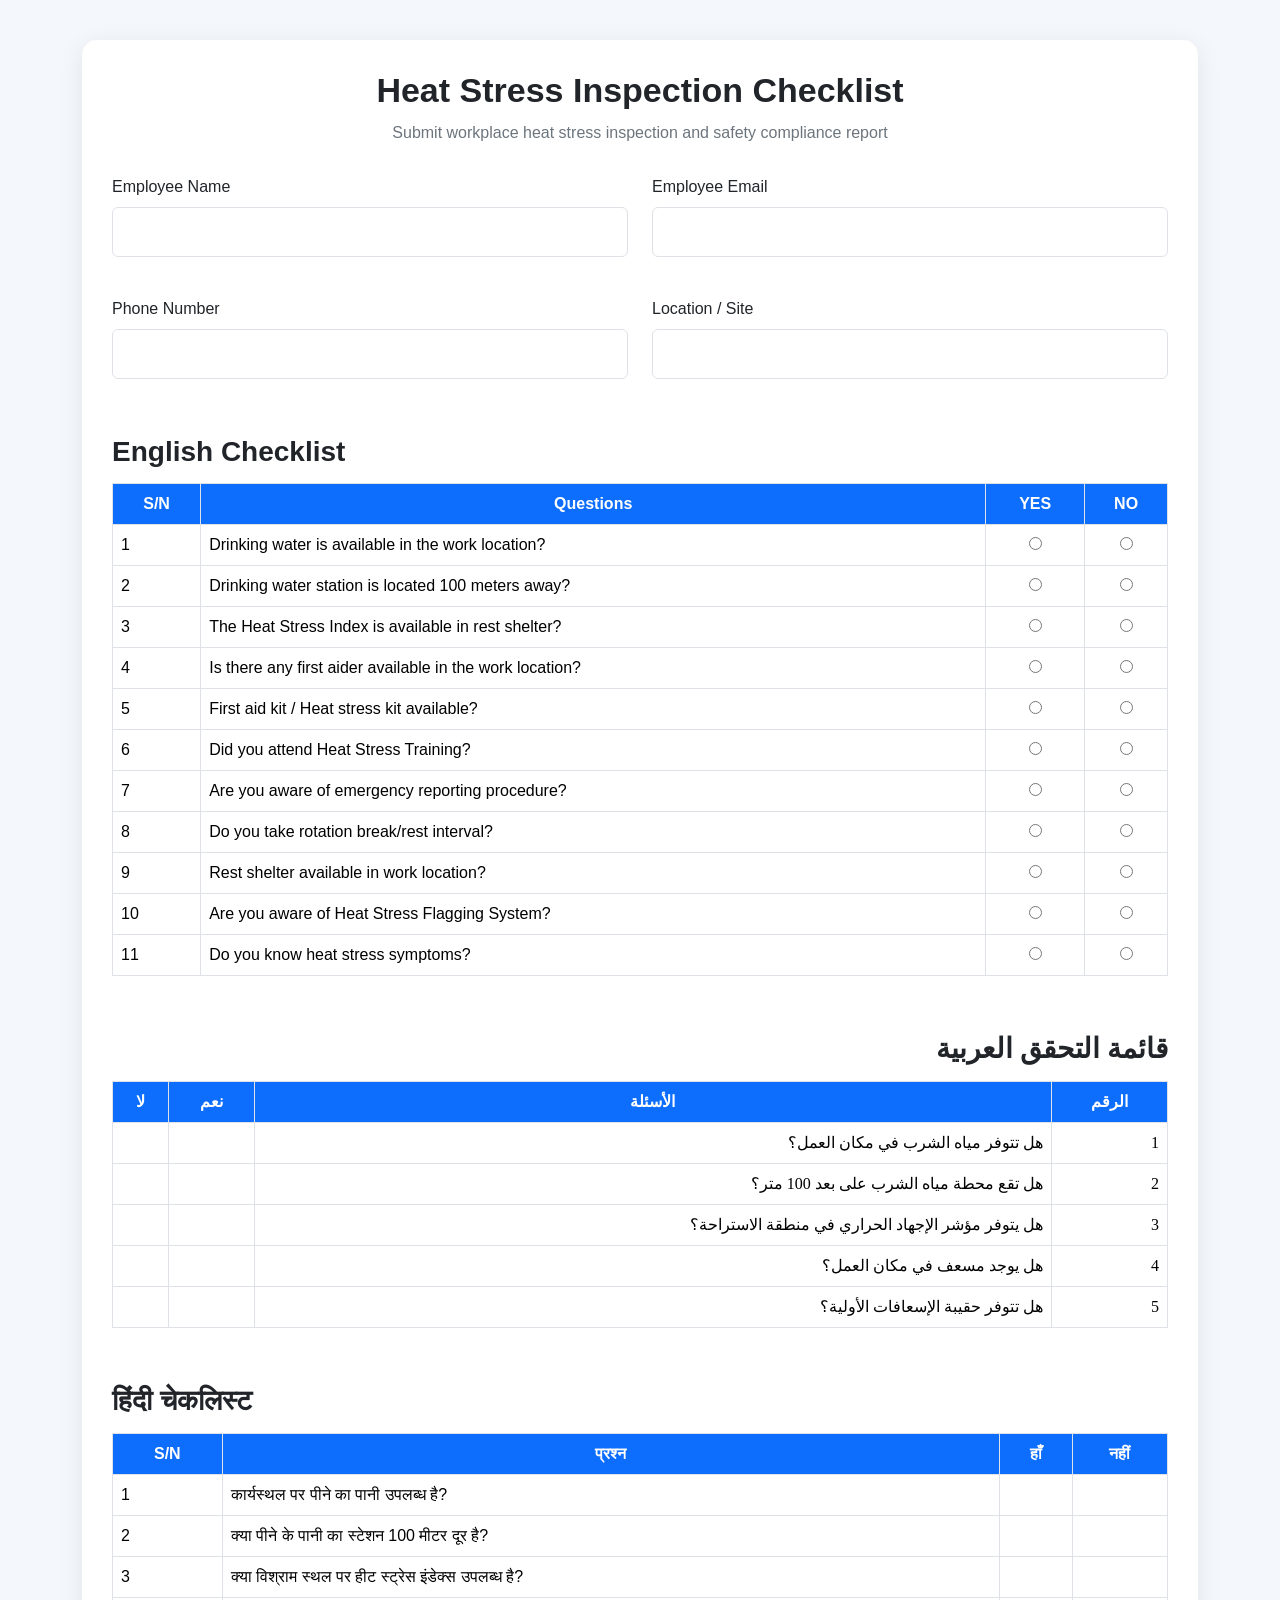
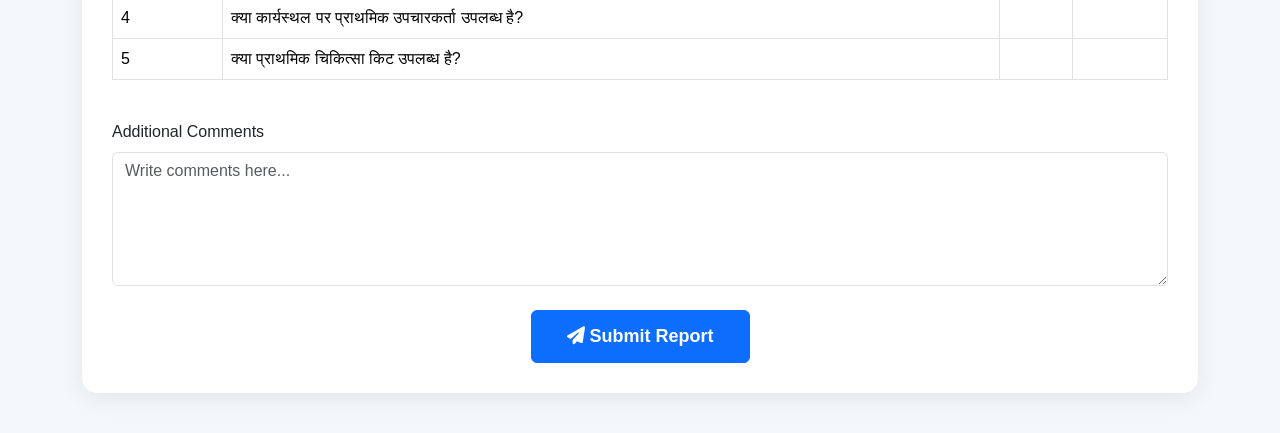
==== commit 1315373b: "Update elements.html" ====
--- a/elements.html
+++ b/elements.html
@@ -1,188 +1,582 @@
 <!DOCTYPE html>
 <html lang="en">
+
 <head>
-    <meta charset="UTF-8">
-    <meta name="description" content="VaultEdge UI Elements — buttons, forms, accordions, tabs, alerts, cards and more.">
-    <meta http-equiv="X-UA-Compatible" content="IE=edge">
-    <meta name="viewport" content="width=device-width, initial-scale=1, shrink-to-fit=no">
-    <title>UI Elements — VaultEdge</title>
-    <link rel="icon" href="img/core-img/favicon.ico">
-    <link rel="stylesheet" href="style.css">
-    <link rel="stylesheet" href="css/custom-override.css">
+
+<meta charset="UTF-8">
+<meta name="viewport" content="width=device-width, initial-scale=1.0">
+
+<title>Heat Stress Inspection Checklist</title>
+
+<!-- Bootstrap 5 -->
+<link href="https://cdn.jsdelivr.net/npm/bootstrap@5.3.3/dist/css/bootstrap.min.css" rel="stylesheet">
+
+<!-- Font Awesome -->
+<link rel="stylesheet"
+href="https://cdnjs.cloudflare.com/ajax/libs/font-awesome/6.5.1/css/all.min.css">
+
+<style>
+
+body{
+    background:#f4f7fb;
+    font-family:Arial, sans-serif;
+    padding:40px 0;
+}
+
+.main-card{
+    background:#fff;
+    border-radius:15px;
+    padding:30px;
+    box-shadow:0 5px 25px rgba(0,0,0,0.08);
+}
+
+.page-title{
+    text-align:center;
+    font-size:34px;
+    font-weight:700;
+    margin-bottom:10px;
+}
+
+.page-desc{
+    text-align:center;
+    color:#6c757d;
+    margin-bottom:30px;
+}
+
+.section-title{
+    margin-top:40px;
+    margin-bottom:15px;
+    font-weight:700;
+}
+
+table{
+    vertical-align:middle;
+}
+
+th{
+    background:#0d6efd !important;
+    color:white !important;
+    text-align:center;
+}
+
+td{
+    vertical-align:middle;
+}
+
+.arabic{
+    direction:rtl;
+    text-align:right;
+    font-family:tahoma;
+}
+
+.hindi{
+    font-family:"Nirmala UI", sans-serif;
+}
+
+.form-control{
+    height:50px;
+}
+
+textarea.form-control{
+    height:auto;
+}
+
+.submit-btn{
+    padding:12px 35px;
+    font-size:18px;
+    font-weight:600;
+}
+
+.radio-center{
+    text-align:center;
+}
+
+</style>
+
 </head>
+
 <body>
-    <div class="preloader d-flex align-items-center justify-content-center">
-        <div class="lds-ellipsis"><div></div><div></div><div></div><div></div></div>
-    </div>
-    <header class="ve-header" id="ve-sticky">
-        <div class="container-fluid ve-nav-wrap">
-            <div class="ve-logo"><a href="index.html"><span class="ve-logo-icon">V</span><span class="ve-logo-text">Vault<strong>Edge</strong></span></a></div>
-            <nav class="ve-nav"><ul>
-                <li><a href="index.html">Home</a></li>
-                <li class="has-drop"><a href="about.html" class="active">About <i class="fa fa-angle-down"></i></a>
-                    <ul class="ve-dropdown"><li><a href="about.html">About Us</a></li><li><a href="services.html">Our Services</a></li><li><a href="elements.html">UI Elements</a></li></ul>
-                </li>
-                <li><a href="services.html">Services</a></li>
-                <li class="has-drop"><a href="#">Solutions <i class="fa fa-angle-down"></i></a>
-                    <ul class="ve-dropdown"><li><a href="#">Wealth Management</a></li><li><a href="#">Retirement Plans</a></li><li><a href="#">Tax Advisory</a></li><li><a href="#">Risk Analysis</a></li></ul>
-                </li>
-                <li><a href="post.html">Insights</a></li>
-                <li><a href="contact.html">Contact</a></li>
-            </ul></nav>
-            <div class="ve-nav-cta"><a href="contact.html" class="ve-cta-btn">Get Started <i class="fa fa-arrow-right"></i></a></div>
-            <button class="ve-toggler" id="ve-toggle"><span></span><span></span><span></span></button>
-        </div>
-        <div class="ve-mobile-menu" id="ve-mobile-menu"><ul>
-            <li><a href="index.html">Home</a></li><li><a href="about.html">About</a></li>
-            <li><a href="services.html">Services</a></li><li><a href="#">Solutions</a></li>
-            <li><a href="post.html">Insights</a></li><li><a href="contact.html">Contact</a></li>
-        </ul></div>
-    </header>
-    <section class="ve-page-hero" style="background-image:url(img/bg-img/13.jpg);">
-        <div class="ve-page-hero-overlay"></div>
-        <div class="container ve-page-hero-content">
-            <span class="ve-section-tag">Design System</span><h1>UI <span>Elements &amp; Components</span></h1>
-            <nav aria-label="breadcrumb"><ol class="ve-breadcrumb"><li><a href="index.html">Home</a></li><li class="active">UI Elements</li></ol></nav>
-        </div>
-    </section>
-
-    <section class="ve-section ve-elements-section">
-        <div class="container">
-
-            <!-- BUTTONS -->
-            <div class="ve-el-block">
-                <h3 class="ve-el-title"><span>01</span> Buttons</h3>
-                <div class="ve-el-demo">
-                    <a href="#" class="ve-btn-primary">Primary Button</a>
-                    <a href="#" class="ve-btn-ghost">Ghost Button</a>
-                    <a href="#" class="ve-btn-white" style="background:var(--ve-dark);color:#fff;">Dark Button</a>
-                    <a href="#" class="ve-btn-primary" style="background:transparent;border:2px solid var(--ve-gold);color:var(--ve-gold);">Outline Gold</a>
-                    <a href="#" class="ve-cta-btn">CTA Button <i class="fa fa-arrow-right"></i></a>
-                </div>
-            </div>
-
-            <!-- SERVICE CARDS -->
-            <div class="ve-el-block">
-                <h3 class="ve-el-title"><span>02</span> Service Cards</h3>
-                <div class="ve-services-grid">
-                    <div class="ve-service-card"><div class="ve-service-icon"><i class="icon-profits"></i></div><h4>Investment Planning</h4><p>Tailored portfolios built around your goals, risk appetite, and investment horizon.</p><a href="#" class="ve-card-link">Learn more <i class="fa fa-long-arrow-right"></i></a></div>
-                    <div class="ve-service-card"><div class="ve-service-icon"><i class="icon-money-1"></i></div><h4>Wealth Management</h4><p>Holistic strategies to preserve, grow, and transfer your wealth across generations.</p><a href="#" class="ve-card-link">Learn more <i class="fa fa-long-arrow-right"></i></a></div>
-                    <div class="ve-service-card"><div class="ve-service-icon"><i class="icon-coin"></i></div><h4>Retirement Plans</h4><p>Secure your future with structured pension plans, annuities, and long-term savings.</p><a href="#" class="ve-card-link">Learn more <i class="fa fa-long-arrow-right"></i></a></div>
-                </div>
-            </div>
-
-            <!-- ACCORDION + FAQ -->
-            <div class="ve-el-block">
-                <h3 class="ve-el-title"><span>03</span> Accordion / FAQ</h3>
-                <div class="row">
-                    <div class="col-12 col-lg-6">
-                        <div class="ve-faq-list">
-                            <div class="ve-faq-item open"><div class="ve-faq-q"><span>How do I get started with VaultEdge?</span><i class="fa fa-plus"></i></div><div class="ve-faq-a">Simply book a free consultation via our contact page. One of our advisors will reach out within one business day to schedule your session.</div></div>
-                            <div class="ve-faq-item"><div class="ve-faq-q"><span>What is the minimum investment amount?</span><i class="fa fa-plus"></i></div><div class="ve-faq-a">There is no minimum. We work with clients at all wealth levels and tailor our services accordingly.</div></div>
-                            <div class="ve-faq-item"><div class="ve-faq-q"><span>Are my funds secure with VaultEdge?</span><i class="fa fa-plus"></i></div><div class="ve-faq-a">Yes. Your assets are held with SIPC-protected custodians and we use bank-grade 256-bit encryption across all platforms.</div></div>
-                        </div>
-                    </div>
-                    <div class="col-12 col-lg-6">
-                        <div class="ve-faq-list">
-                            <div class="ve-faq-item"><div class="ve-faq-q"><span>How are fees structured?</span><i class="fa fa-plus"></i></div><div class="ve-faq-a">We operate on a transparent fee-only model — no commissions, no conflicts of interest.</div></div>
-                            <div class="ve-faq-item"><div class="ve-faq-q"><span>Do you offer international services?</span><i class="fa fa-plus"></i></div><div class="ve-faq-a">Yes, we serve clients in 30+ countries. Our digital-first approach means we can work with anyone, anywhere.</div></div>
-                            <div class="ve-faq-item"><div class="ve-faq-q"><span>Can I switch advisors if needed?</span><i class="fa fa-plus"></i></div><div class="ve-faq-a">Absolutely. Client satisfaction is our priority. If you'd prefer to work with a different advisor on our team, we make that transition seamless.</div></div>
-                        </div>
-                    </div>
-                </div>
-            </div>
-
-            <!-- TESTIMONIAL CARDS -->
-            <div class="ve-el-block">
-                <h3 class="ve-el-title"><span>04</span> Testimonial Cards</h3>
-                <div class="ve-testi-grid">
-                    <div class="ve-testi-card"><div class="ve-testi-stars">&#9733;&#9733;&#9733;&#9733;&#9733;</div><p>"VaultEdge transformed how I manage my finances. My portfolio has grown by 22% in just 18 months."</p><div class="ve-testi-author"><div class="ve-testi-avatar bg-img" style="background-image:url(img/bg-img/32.jpg);"></div><div><strong>Alex Morgan</strong><span>Entrepreneur</span></div></div></div>
-                    <div class="ve-testi-card"><div class="ve-testi-stars">&#9733;&#9733;&#9733;&#9733;&#9733;</div><p>"The retirement planning team gave me total peace of mind. Professional, responsive, and results-driven."</p><div class="ve-testi-author"><div class="ve-testi-avatar bg-img" style="background-image:url(img/bg-img/33.jpg);"></div><div><strong>Sarah Patel</strong><span>Marketing Director</span></div></div></div>
-                    <div class="ve-testi-card"><div class="ve-testi-stars">&#9733;&#9733;&#9733;&#9733;&#9733;</div><p>"Switched from our old firm and couldn't be happier. Their tax advisory alone saved us thousands."</p><div class="ve-testi-author"><div class="ve-testi-avatar bg-img" style="background-image:url(img/bg-img/14.jpg);"></div><div><strong>James Liu</strong><span>Business Owner</span></div></div></div>
-                </div>
-            </div>
-
-            <!-- COUNTERS -->
-            <div class="ve-el-block">
-                <h3 class="ve-el-title"><span>05</span> Counter Stats</h3>
-                <section class="ve-counter-section" style="border-radius:var(--ve-radius);overflow:hidden;">
-                    <div class="container"><div class="ve-counter-grid">
-                        <div class="ve-counter-item"><i class="fa fa-users"></i><strong class="counter" data-count="50000">0</strong><span>+</span><p>Happy Clients</p></div>
-                        <div class="ve-counter-item"><i class="fa fa-briefcase"></i><strong class="counter" data-count="4200">0</strong><span>M+</span><p>Assets Managed</p></div>
-                        <div class="ve-counter-item"><i class="fa fa-globe"></i><strong class="counter" data-count="30">0</strong><span>+</span><p>Countries Served</p></div>
-                        <div class="ve-counter-item"><i class="fa fa-trophy"></i><strong class="counter" data-count="18">0</strong><span></span><p>Industry Awards</p></div>
-                    </div></div>
-                </section>
-            </div>
-
-            <!-- CONTACT FORM -->
-            <div class="ve-el-block">
-                <h3 class="ve-el-title"><span>06</span> Contact Form</h3>
-                <div class="ve-contact-form-wrap" style="max-width:700px;">
-                    <form class="ve-contact-form" action="#" method="post">
-                        <div class="ve-form-row">
-                            <div class="ve-form-group"><label>Full Name</label><input type="text" placeholder="Your full name"></div>
-                            <div class="ve-form-group"><label>Email Address</label><input type="email" placeholder="Your email"></div>
-                        </div>
-                        <div class="ve-form-row">
-                            <div class="ve-form-group"><label>Phone Number</label><input type="tel" placeholder="Your phone"></div>
-                            <div class="ve-form-group"><label>Service</label><select><option>Select a service</option><option>Investment Planning</option><option>Wealth Management</option><option>Retirement Planning</option></select></div>
-                        </div>
-                        <div class="ve-form-group"><label>Message</label><textarea rows="4" placeholder="Tell us about your financial goals..."></textarea></div>
-                        <button type="submit" class="ve-btn-primary">Send Message <i class="fa fa-paper-plane"></i></button>
-                    </form>
-                </div>
-            </div>
-
-            <!-- NEWSLETTER -->
-            <div class="ve-el-block">
-                <h3 class="ve-el-title"><span>07</span> Newsletter Banner</h3>
-    <section class="ve-newsletter-section"><div class="container"><div class="ve-newsletter-wrap">
-        <div class="ve-nl-left"><i class="fa fa-envelope-o"></i><div><h3>Stay Ahead of the Markets</h3><p>Weekly insights — straight to your inbox.</p></div></div>
-        <div class="ve-nl-right"><form class="ve-nl-form" action="#" method="post"><input type="email" placeholder="Enter your email address" required><button type="submit">Subscribe</button></form></div>
-    </div></div></section>
-            </div>
-
-            <!-- PROCESS STEPS -->
-            <div class="ve-el-block">
-                <h3 class="ve-el-title"><span>08</span> Process Steps</h3>
-                <div class="ve-process-grid">
-                    <div class="ve-process-step"><div class="ve-process-num">01</div><h5>Book a Consultation</h5><p>Schedule a free 30-minute call with one of our certified advisors.</p></div>
-                    <div class="ve-process-arrow"><i class="fa fa-long-arrow-right"></i></div>
-                    <div class="ve-process-step"><div class="ve-process-num">02</div><h5>Financial Assessment</h5><p>We analyse your financial position, risk tolerance, and objectives.</p></div>
-                    <div class="ve-process-arrow"><i class="fa fa-long-arrow-right"></i></div>
-                    <div class="ve-process-step"><div class="ve-process-num">03</div><h5>Custom Strategy</h5><p>Receive a personalised financial plan tailored to your goals.</p></div>
-                    <div class="ve-process-arrow"><i class="fa fa-long-arrow-right"></i></div>
-                    <div class="ve-process-step"><div class="ve-process-num">04</div><h5>Ongoing Support</h5><p>We monitor, adjust, and optimise your plan continuously.</p></div>
-                </div>
-            </div>
-
-        </div>
-    </section>
-    <footer class="ve-footer"><div class="container"><div class="row">
-        <div class="col-12 col-sm-6 col-lg-4 mb-50"><div class="ve-footer-brand">
-            <a href="index.html" class="ve-footer-logo"><span class="ve-logo-icon">V</span><span class="ve-logo-text">Vault<strong>Edge</strong></span></a>
-            <p>Empowering individuals and businesses with intelligent financial strategies since 2012.</p>
-            <div class="ve-social"><a href="#"><i class="fa fa-facebook"></i></a><a href="#"><i class="fa fa-twitter"></i></a><a href="#"><i class="fa fa-linkedin"></i></a><a href="#"><i class="fa fa-instagram"></i></a></div>
-        </div></div>
-        <div class="col-12 col-sm-6 col-lg-2 mb-50"><h5 class="ve-footer-title">Quick Links</h5>
-            <ul class="ve-footer-links"><li><a href="index.html">Home</a></li><li><a href="about.html">About Us</a></li><li><a href="services.html">Services</a></li><li><a href="post.html">Insights</a></li><li><a href="contact.html">Contact</a></li></ul>
-        </div>
-        <div class="col-12 col-sm-6 col-lg-3 mb-50"><h5 class="ve-footer-title">Our Services</h5>
-            <ul class="ve-footer-links"><li><a href="#">Investment Planning</a></li><li><a href="#">Wealth Management</a></li><li><a href="#">Retirement Plans</a></li><li><a href="#">Tax Advisory</a></li><li><a href="#">Risk Management</a></li></ul>
-        </div>
-        <div class="col-12 col-sm-6 col-lg-3 mb-50"><h5 class="ve-footer-title">Get In Touch</h5>
-            <ul class="ve-footer-contact"><li><i class="fa fa-map-marker"></i> 42 Harbor View, San Francisco, CA</li><li><i class="fa fa-phone"></i> +1 800 555 0199</li><li><i class="fa fa-envelope"></i> hello@vaultedge.com</li><li><i class="fa fa-clock-o"></i> Mon–Fri, 9am – 6pm</li></ul>
-        </div>
-    </div></div>
-    <div class="ve-footer-bottom"><div class="container"><div class="ve-footer-bottom-inner">
-        <p>Copyright &copy; <script>document.write(new Date().getFullYear());</script> VaultEdge. All Rights Reserved <a href="https://github.com/Rabina-Vishwakarma/" class="text-white" target="_blank">Rabina Vishwakarma</a> • Distributed by <a href="https://themewagon.com" class="text-white" target="_blank">ThemeWagon</a></p>
-        <ul><li><a href="#">Privacy Policy</a></li><li><a href="#">Terms of Use</a></li><li><a href="#">Cookie Policy</a></li></ul>
-    </div></div></div></footer>
-    <script src="js/jquery/jquery-2.2.4.min.js"></script>
-    <script src="js/bootstrap/popper.min.js"></script>
-    <script src="js/bootstrap/bootstrap.min.js"></script>
-    <script src="js/plugins/plugins.js"></script>
-    <script src="js/active.js"></script>
-    <script src="js/vaultedge.js"></script>
-</body></html>+
+<div class="container">
+
+<div class="main-card">
+
+<h1 class="page-title">
+Heat Stress Inspection Checklist
+</h1>
+
+<p class="page-desc">
+Submit workplace heat stress inspection and safety compliance report
+</p>
+
+<!-- FORM START -->
+
+<form id="heatForm">
+
+<!-- WEB3FORMS -->
+
+<input type="hidden"
+name="access_key"
+value="a5bde2d3-051a-47ce-af13-dae19bccd9bc">
+
+<input type="hidden"
+name="from_name"
+value="Heat Stress Inspection">
+
+<input type="hidden"
+name="subject"
+value="Heat Stress Inspection Report">
+
+<!-- EMPLOYEE DETAILS -->
+
+<div class="row mb-4">
+
+<div class="col-md-6 mb-3">
+
+<label class="form-label">
+Employee Name
+</label>
+
+<input type="text"
+class="form-control"
+name="Employee Name"
+required>
+
+</div>
+
+<div class="col-md-6 mb-3">
+
+<label class="form-label">
+Employee Email
+</label>
+
+<input type="email"
+class="form-control"
+name="Employee Email"
+required>
+
+</div>
+
+</div>
+
+<div class="row mb-4">
+
+<div class="col-md-6 mb-3">
+
+<label class="form-label">
+Phone Number
+</label>
+
+<input type="tel"
+class="form-control"
+name="Phone Number">
+
+</div>
+
+<div class="col-md-6 mb-3">
+
+<label class="form-label">
+Location / Site
+</label>
+
+<input type="text"
+class="form-control"
+name="Location">
+
+</div>
+
+</div>
+
+<!-- ENGLISH -->
+
+<h3 class="section-title">
+English Checklist
+</h3>
+
+<div class="table-responsive">
+
+<table class="table table-bordered">
+
+<thead>
+
+<tr>
+
+<th>S/N</th>
+<th>Questions</th>
+<th>YES</th>
+<th>NO</th>
+
+</tr>
+
+</thead>
+
+<tbody>
+
+<tr>
+<td>1</td>
+<td>Drinking water is available in the work location?</td>
+
+<td class="radio-center">
+<input type="radio" name="Q1" value="YES" required>
+</td>
+
+<td class="radio-center">
+<input type="radio" name="Q1" value="NO">
+</td>
+</tr>
+
+<tr>
+<td>2</td>
+<td>Drinking water station is located 100 meters away?</td>
+
+<td class="radio-center">
+<input type="radio" name="Q2" value="YES" required>
+</td>
+
+<td class="radio-center">
+<input type="radio" name="Q2" value="NO">
+</td>
+</tr>
+
+<tr>
+<td>3</td>
+<td>The Heat Stress Index is available in rest shelter?</td>
+
+<td class="radio-center">
+<input type="radio" name="Q3" value="YES" required>
+</td>
+
+<td class="radio-center">
+<input type="radio" name="Q3" value="NO">
+</td>
+</tr>
+
+<tr>
+<td>4</td>
+<td>Is there any first aider available in the work location?</td>
+
+<td class="radio-center">
+<input type="radio" name="Q4" value="YES" required>
+</td>
+
+<td class="radio-center">
+<input type="radio" name="Q4" value="NO">
+</td>
+</tr>
+
+<tr>
+<td>5</td>
+<td>First aid kit / Heat stress kit available?</td>
+
+<td class="radio-center">
+<input type="radio" name="Q5" value="YES" required>
+</td>
+
+<td class="radio-center">
+<input type="radio" name="Q5" value="NO">
+</td>
+</tr>
+
+<tr>
+<td>6</td>
+<td>Did you attend Heat Stress Training?</td>
+
+<td class="radio-center">
+<input type="radio" name="Q6" value="YES" required>
+</td>
+
+<td class="radio-center">
+<input type="radio" name="Q6" value="NO">
+</td>
+</tr>
+
+<tr>
+<td>7</td>
+<td>Are you aware of emergency reporting procedure?</td>
+
+<td class="radio-center">
+<input type="radio" name="Q7" value="YES" required>
+</td>
+
+<td class="radio-center">
+<input type="radio" name="Q7" value="NO">
+</td>
+</tr>
+
+<tr>
+<td>8</td>
+<td>Do you take rotation break/rest interval?</td>
+
+<td class="radio-center">
+<input type="radio" name="Q8" value="YES" required>
+</td>
+
+<td class="radio-center">
+<input type="radio" name="Q8" value="NO">
+</td>
+</tr>
+
+<tr>
+<td>9</td>
+<td>Rest shelter available in work location?</td>
+
+<td class="radio-center">
+<input type="radio" name="Q9" value="YES" required>
+</td>
+
+<td class="radio-center">
+<input type="radio" name="Q9" value="NO">
+</td>
+</tr>
+
+<tr>
+<td>10</td>
+<td>Are you aware of Heat Stress Flagging System?</td>
+
+<td class="radio-center">
+<input type="radio" name="Q10" value="YES" required>
+</td>
+
+<td class="radio-center">
+<input type="radio" name="Q10" value="NO">
+</td>
+</tr>
+
+<tr>
+<td>11</td>
+<td>Do you know heat stress symptoms?</td>
+
+<td class="radio-center">
+<input type="radio" name="Q11" value="YES" required>
+</td>
+
+<td class="radio-center">
+<input type="radio" name="Q11" value="NO">
+</td>
+</tr>
+
+</tbody>
+
+</table>
+
+</div>
+
+<!-- ARABIC -->
+
+<h3 class="section-title arabic">
+قائمة التحقق العربية
+</h3>
+
+<div class="table-responsive arabic">
+
+<table class="table table-bordered">
+
+<thead>
+
+<tr>
+
+<th>الرقم</th>
+<th>الأسئلة</th>
+<th>نعم</th>
+<th>لا</th>
+
+</tr>
+
+</thead>
+
+<tbody>
+
+<tr>
+<td>1</td>
+<td>هل تتوفر مياه الشرب في مكان العمل؟</td>
+<td></td>
+<td></td>
+</tr>
+
+<tr>
+<td>2</td>
+<td>هل تقع محطة مياه الشرب على بعد 100 متر؟</td>
+<td></td>
+<td></td>
+</tr>
+
+<tr>
+<td>3</td>
+<td>هل يتوفر مؤشر الإجهاد الحراري في منطقة الاستراحة؟</td>
+<td></td>
+<td></td>
+</tr>
+
+<tr>
+<td>4</td>
+<td>هل يوجد مسعف في مكان العمل؟</td>
+<td></td>
+<td></td>
+</tr>
+
+<tr>
+<td>5</td>
+<td>هل تتوفر حقيبة الإسعافات الأولية؟</td>
+<td></td>
+<td></td>
+</tr>
+
+</tbody>
+
+</table>
+
+</div>
+
+<!-- HINDI -->
+
+<h3 class="section-title hindi">
+हिंदी चेकलिस्ट
+</h3>
+
+<div class="table-responsive hindi">
+
+<table class="table table-bordered">
+
+<thead>
+
+<tr>
+
+<th>S/N</th>
+<th>प्रश्न</th>
+<th>हाँ</th>
+<th>नहीं</th>
+
+</tr>
+
+</thead>
+
+<tbody>
+
+<tr>
+<td>1</td>
+<td>कार्यस्थल पर पीने का पानी उपलब्ध है?</td>
+<td></td>
+<td></td>
+</tr>
+
+<tr>
+<td>2</td>
+<td>क्या पीने के पानी का स्टेशन 100 मीटर दूर है?</td>
+<td></td>
+<td></td>
+</tr>
+
+<tr>
+<td>3</td>
+<td>क्या विश्राम स्थल पर हीट स्ट्रेस इंडेक्स उपलब्ध है?</td>
+<td></td>
+<td></td>
+</tr>
+
+<tr>
+<td>4</td>
+<td>क्या कार्यस्थल पर प्राथमिक उपचारकर्ता उपलब्ध है?</td>
+<td></td>
+<td></td>
+</tr>
+
+<tr>
+<td>5</td>
+<td>क्या प्राथमिक चिकित्सा किट उपलब्ध है?</td>
+<td></td>
+<td></td>
+</tr>
+
+</tbody>
+
+</table>
+
+</div>
+
+<!-- COMMENTS -->
+
+<div class="mt-4 mb-4">
+
+<label class="form-label">
+Additional Comments
+</label>
+
+<textarea class="form-control"
+name="Comments"
+rows="5"
+placeholder="Write comments here..."></textarea>
+
+</div>
+
+<!-- BUTTON -->
+
+<div class="text-center">
+
+<button type="submit"
+class="btn btn-primary submit-btn">
+
+<i class="fa fa-paper-plane"></i>
+Submit Report
+
+</button>
+
+</div>
+
+</form>
+
+</div>
+
+</div>
+
+<!-- JAVASCRIPT -->
+
+<script>
+
+const form = document.getElementById("heatForm");
+
+form.addEventListener("submit", async function(e){
+
+    e.preventDefault();
+
+    const formData = new FormData(form);
+
+    try{
+
+        const response = await fetch(
+            "https://api.web3forms.com/submit",
+            {
+                method: "POST",
+                body: formData
+            }
+        );
+
+        const result = await response.json();
+
+        console.log(result);
+
+        if(result.success){
+
+            alert("Form Submitted Successfully!");
+
+            form.reset();
+
+        }else{
+
+            alert(result.message || "Submission Failed");
+
+        }
+
+    }catch(error){
+
+        console.log(error);
+
+        alert("Connection Error");
+
+    }
+
+});
+
+</script>
+
+</body>
+</html>
